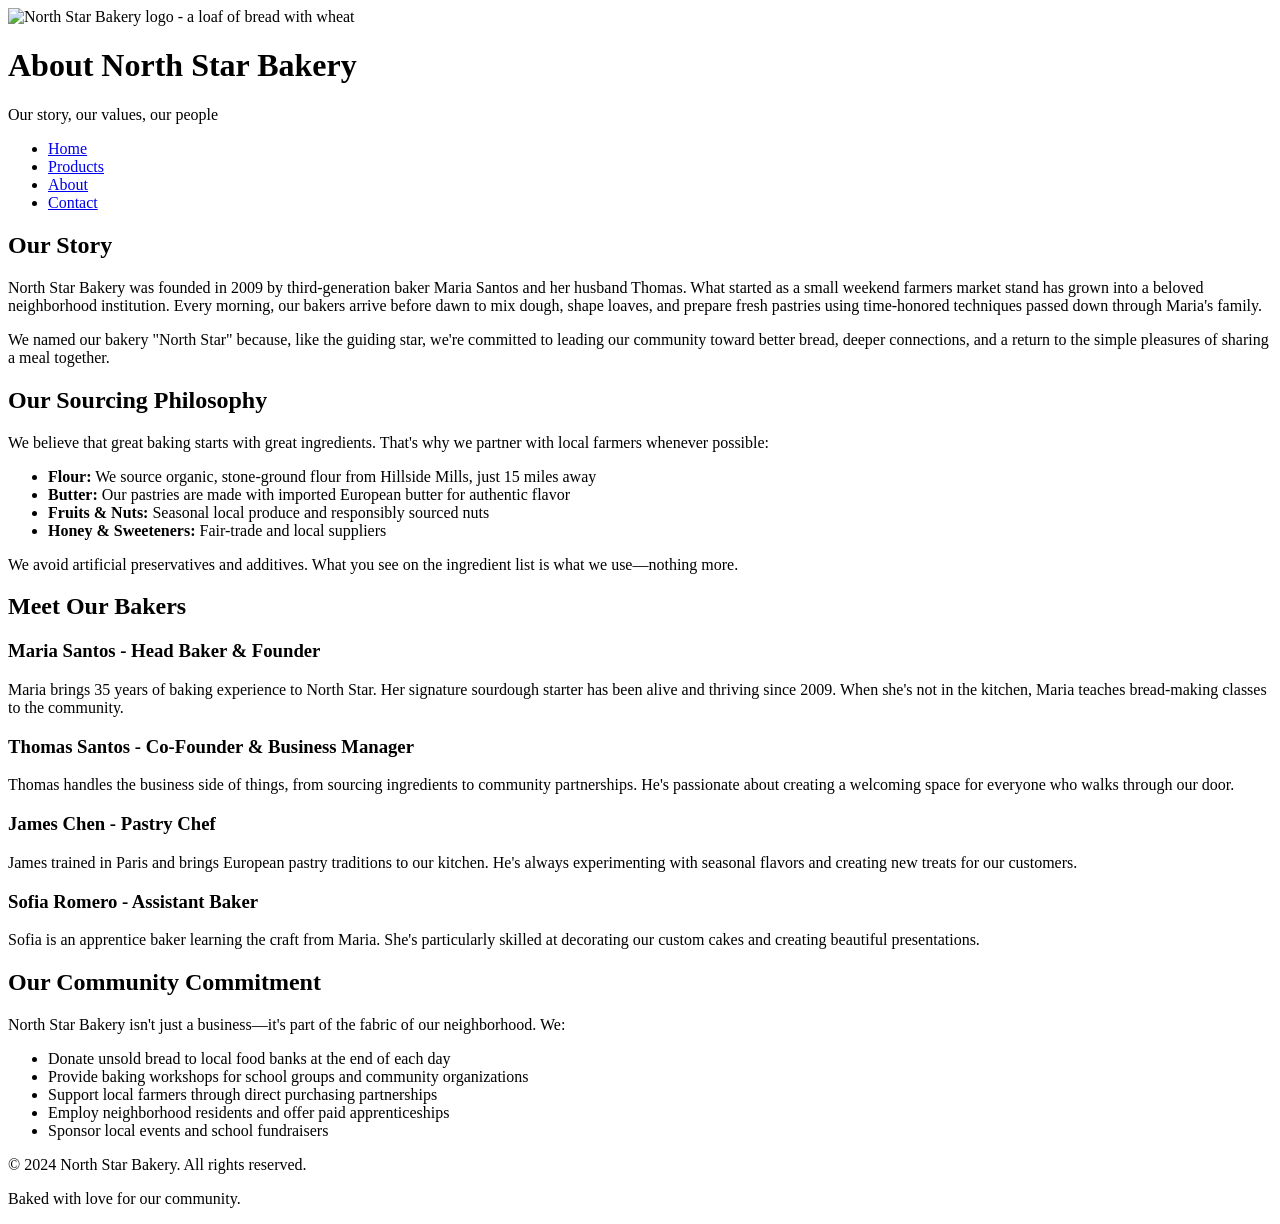
==== about.html @ 123fa2b9 "Add North Star Bakery website with all required pages, semantic HTML, media elements, and contact fo" ====
<!DOCTYPE html>
<html lang="en">
<head>
  <meta charset="UTF-8">
  <meta name="viewport" content="width=device-width, initial-scale=1.0">
  <title>About Us - North Star Bakery</title>
</head>
<body>
  <header>
    <img src="images/logo.svg" alt="North Star Bakery logo - a loaf of bread with wheat">
    <h1>About North Star Bakery</h1>
    <p>Our story, our values, our people</p>
  </header>

  <nav>
    <ul>
      <li><a href="index.html">Home</a></li>
      <li><a href="products.html">Products</a></li>
      <li><a href="about.html">About</a></li>
      <li><a href="contact.html">Contact</a></li>
    </ul>
  </nav>

  <main>
    <section>
      <h2>Our Story</h2>
      <p>North Star Bakery was founded in 2009 by third-generation baker Maria Santos and her husband Thomas. What started as a small weekend farmers market stand has grown into a beloved neighborhood institution. Every morning, our bakers arrive before dawn to mix dough, shape loaves, and prepare fresh pastries using time-honored techniques passed down through Maria's family.</p>
      <p>We named our bakery "North Star" because, like the guiding star, we're committed to leading our community toward better bread, deeper connections, and a return to the simple pleasures of sharing a meal together.</p>
    </section>

    <section>
      <h2>Our Sourcing Philosophy</h2>
      <p>We believe that great baking starts with great ingredients. That's why we partner with local farmers whenever possible:</p>
      <ul>
        <li><strong>Flour:</strong> We source organic, stone-ground flour from Hillside Mills, just 15 miles away</li>
        <li><strong>Butter:</strong> Our pastries are made with imported European butter for authentic flavor</li>
        <li><strong>Fruits & Nuts:</strong> Seasonal local produce and responsibly sourced nuts</li>
        <li><strong>Honey & Sweeteners:</strong> Fair-trade and local suppliers</li>
      </ul>
      <p>We avoid artificial preservatives and additives. What you see on the ingredient list is what we use—nothing more.</p>
    </section>

    <section>
      <h2>Meet Our Bakers</h2>
      <article>
        <h3>Maria Santos - Head Baker & Founder</h3>
        <p>Maria brings 35 years of baking experience to North Star. Her signature sourdough starter has been alive and thriving since 2009. When she's not in the kitchen, Maria teaches bread-making classes to the community.</p>
      </article>
      <article>
        <h3>Thomas Santos - Co-Founder & Business Manager</h3>
        <p>Thomas handles the business side of things, from sourcing ingredients to community partnerships. He's passionate about creating a welcoming space for everyone who walks through our door.</p>
      </article>
      <article>
        <h3>James Chen - Pastry Chef</h3>
        <p>James trained in Paris and brings European pastry traditions to our kitchen. He's always experimenting with seasonal flavors and creating new treats for our customers.</p>
      </article>
      <article>
        <h3>Sofia Romero - Assistant Baker</h3>
        <p>Sofia is an apprentice baker learning the craft from Maria. She's particularly skilled at decorating our custom cakes and creating beautiful presentations.</p>
      </article>
    </section>

    <section>
      <h2>Our Community Commitment</h2>
      <p>North Star Bakery isn't just a business—it's part of the fabric of our neighborhood. We:</p>
      <ul>
        <li>Donate unsold bread to local food banks at the end of each day</li>
        <li>Provide baking workshops for school groups and community organizations</li>
        <li>Support local farmers through direct purchasing partnerships</li>
        <li>Employ neighborhood residents and offer paid apprenticeships</li>
        <li>Sponsor local events and school fundraisers</li>
      </ul>
    </section>
  </main>

  <footer>
    <p>&copy; 2024 North Star Bakery. All rights reserved.</p>
    <p>Baked with love for our community.</p>
  </footer>
</body>
</html>
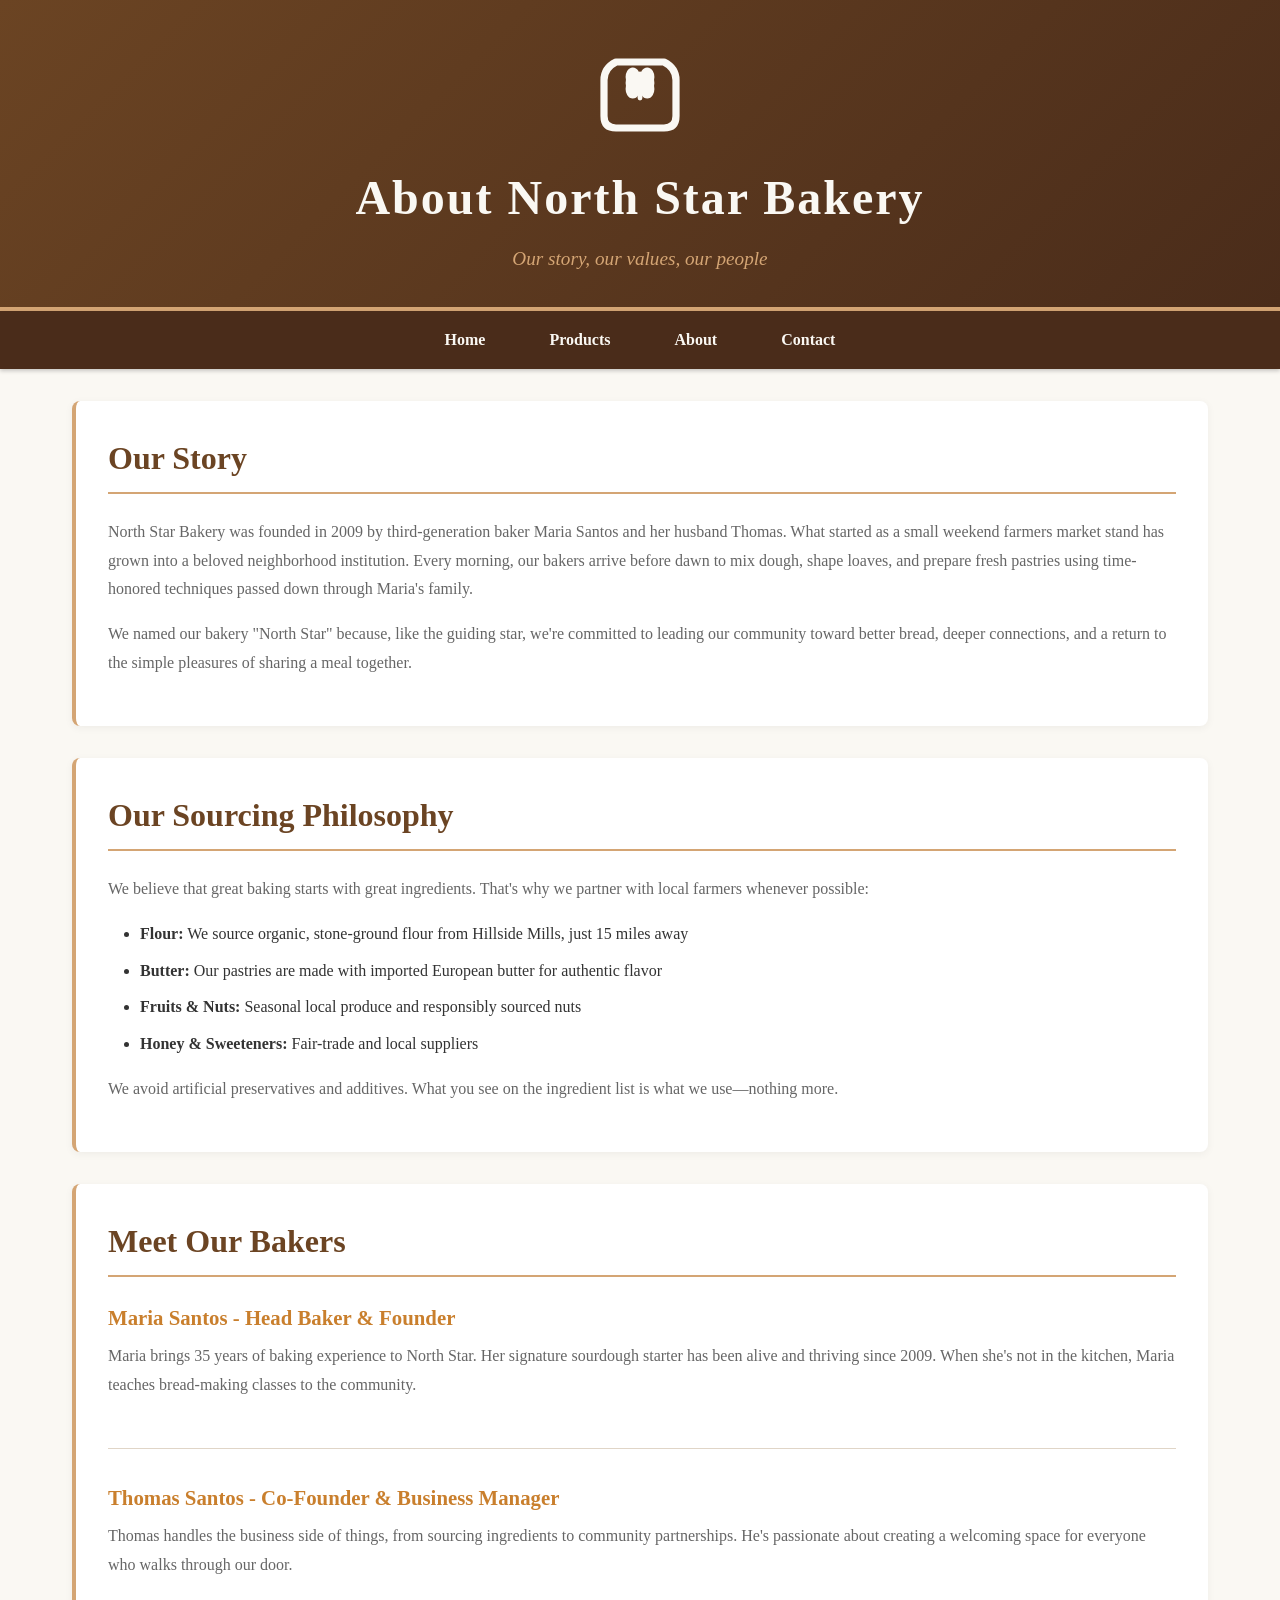
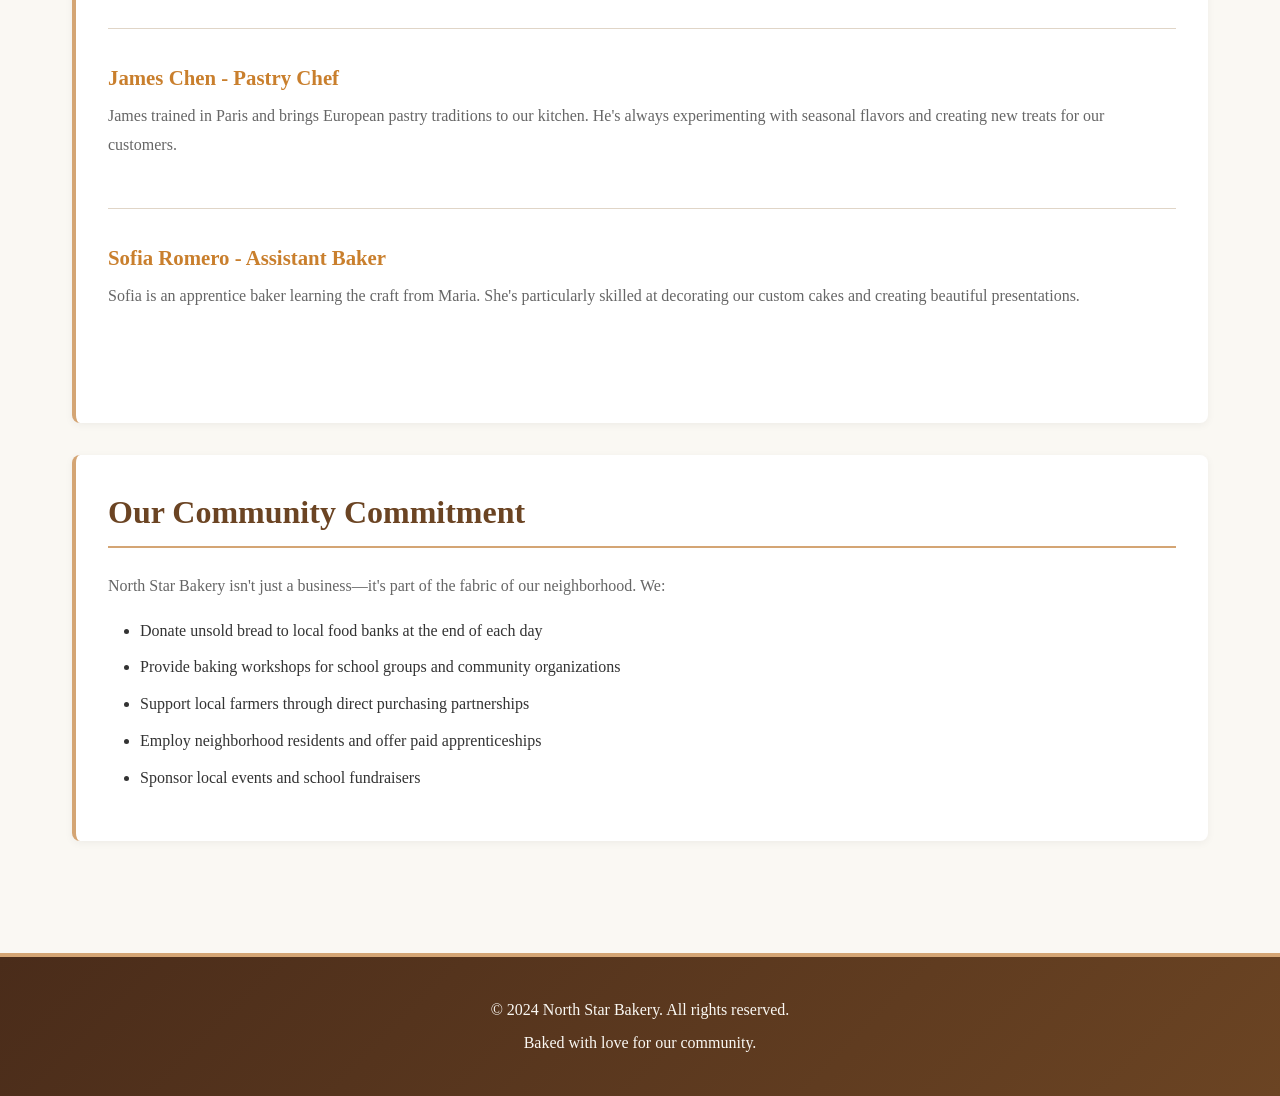
==== commit e7cf2e7f: "Add CSS styling and image/audio assets for fully functional bakery website" ====
--- a/about.html
+++ b/about.html
@@ -4,10 +4,24 @@
   <meta charset="UTF-8">
   <meta name="viewport" content="width=device-width, initial-scale=1.0">
   <title>About Us - North Star Bakery</title>
+  <link rel="stylesheet" href="styles.css">
 </head>
 <body>
   <header>
-    <img src="images/logo.svg" alt="North Star Bakery logo - a loaf of bread with wheat">
+    <svg width="120" height="120" viewBox="0 0 200 200" xmlns="http://www.w3.org/2000/svg">
+      <g fill="none" stroke="currentColor" stroke-width="12" stroke-linecap="round" stroke-linejoin="round">
+        <path d="M 40 80 Q 40 60 60 50 L 140 50 Q 160 60 160 80 L 160 140 Q 160 160 140 160 L 60 160 Q 40 160 40 140 Z"/>
+        <g transform="translate(100, 90)">
+          <line x1="0" y1="-20" x2="0" y2="20" stroke="currentColor" stroke-width="8"/>
+          <ellipse cx="-12" cy="-15" rx="6" ry="10"/>
+          <ellipse cx="12" cy="-15" rx="6" ry="10"/>
+          <ellipse cx="-12" cy="-5" rx="6" ry="10"/>
+          <ellipse cx="12" cy="-5" rx="6" ry="10"/>
+          <ellipse cx="-12" cy="5" rx="6" ry="10"/>
+          <ellipse cx="12" cy="5" rx="6" ry="10"/>
+        </g>
+      </g>
+    </svg>
     <h1>About North Star Bakery</h1>
     <p>Our story, our values, our people</p>
   </header>
--- a/styles.css
+++ b/styles.css
@@ -0,0 +1,398 @@
+:root {
+  --primary-brown: #6b4423;
+  --dark-brown: #4a2c1a;
+  --light-tan: #d4a574;
+  --cream: #faf8f3;
+  --text-dark: #333333;
+  --text-light: #666666;
+  --border-color: #e0d5c7;
+  --accent-orange: #c97f2d;
+}
+
+* {
+  margin: 0;
+  padding: 0;
+  box-sizing: border-box;
+}
+
+html {
+  scroll-behavior: smooth;
+}
+
+body {
+  font-family: 'Georgia', 'Garamond', serif;
+  line-height: 1.6;
+  color: var(--text-dark);
+  background-color: var(--cream);
+}
+
+header {
+  background: linear-gradient(135deg, var(--primary-brown) 0%, var(--dark-brown) 100%);
+  color: var(--cream);
+  padding: 2rem;
+  text-align: center;
+  border-bottom: 4px solid var(--light-tan);
+  box-shadow: 0 4px 6px rgba(0, 0, 0, 0.1);
+}
+
+header img {
+  max-width: 120px;
+  height: auto;
+  margin-bottom: 1rem;
+  filter: brightness(0) invert(1);
+}
+
+header h1 {
+  font-size: 3rem;
+  font-weight: bold;
+  margin-bottom: 0.5rem;
+  letter-spacing: 2px;
+}
+
+header p {
+  font-size: 1.2rem;
+  font-style: italic;
+  color: var(--light-tan);
+}
+
+nav {
+  background-color: var(--dark-brown);
+  padding: 1rem;
+  position: sticky;
+  top: 0;
+  z-index: 100;
+  box-shadow: 0 2px 4px rgba(0, 0, 0, 0.2);
+}
+
+nav ul {
+  list-style: none;
+  display: flex;
+  justify-content: center;
+  gap: 2rem;
+  flex-wrap: wrap;
+}
+
+nav a {
+  color: var(--cream);
+  text-decoration: none;
+  font-weight: bold;
+  font-size: 1rem;
+  padding: 0.5rem 1rem;
+  border-radius: 4px;
+  transition: all 0.3s ease;
+}
+
+nav a:hover {
+  background-color: var(--light-tan);
+  color: var(--dark-brown);
+  transform: translateY(-2px);
+}
+
+main {
+  max-width: 1200px;
+  margin: 0 auto;
+  padding: 2rem;
+}
+
+section {
+  background-color: white;
+  margin-bottom: 2rem;
+  padding: 2rem;
+  border-radius: 8px;
+  border-left: 4px solid var(--light-tan);
+  box-shadow: 0 2px 8px rgba(0, 0, 0, 0.05);
+}
+
+section h2 {
+  color: var(--primary-brown);
+  font-size: 2rem;
+  margin-bottom: 1.5rem;
+  border-bottom: 2px solid var(--light-tan);
+  padding-bottom: 0.5rem;
+}
+
+section h3 {
+  color: var(--accent-orange);
+  font-size: 1.3rem;
+  margin-top: 1.5rem;
+  margin-bottom: 0.5rem;
+}
+
+section p {
+  color: var(--text-light);
+  margin-bottom: 1rem;
+  line-height: 1.8;
+}
+
+section ul, section ol {
+  margin-left: 2rem;
+  margin-bottom: 1rem;
+}
+
+section li {
+  margin-bottom: 0.5rem;
+  line-height: 1.8;
+}
+
+article {
+  margin-bottom: 2rem;
+  padding-bottom: 2rem;
+  border-bottom: 1px solid var(--border-color);
+}
+
+article:last-child {
+  border-bottom: none;
+}
+
+figure {
+  margin: 2rem 0;
+  text-align: center;
+}
+
+figure img {
+  max-width: 100%;
+  height: auto;
+  border-radius: 8px;
+  box-shadow: 0 4px 12px rgba(0, 0, 0, 0.15);
+  margin-bottom: 1rem;
+}
+
+figcaption {
+  color: var(--text-light);
+  font-style: italic;
+  font-size: 0.95rem;
+  padding: 0 1rem;
+}
+
+picture img {
+  max-width: 100%;
+  height: auto;
+  border-radius: 8px;
+  box-shadow: 0 4px 12px rgba(0, 0, 0, 0.15);
+}
+
+audio {
+  width: 100%;
+  margin: 1.5rem 0;
+  border-radius: 4px;
+}
+
+audio::-webkit-media-controls-panel {
+  background-color: var(--light-tan);
+}
+
+form {
+  background-color: #f9f6f0;
+  padding: 2rem;
+  border-radius: 8px;
+  border: 2px solid var(--border-color);
+}
+
+fieldset {
+  border: none;
+  padding: 0;
+}
+
+legend {
+  color: var(--primary-brown);
+  font-size: 1.5rem;
+  font-weight: bold;
+  margin-bottom: 1.5rem;
+  padding: 0;
+}
+
+form div {
+  margin-bottom: 1.5rem;
+  display: flex;
+  flex-direction: column;
+}
+
+label {
+  color: var(--primary-brown);
+  font-weight: bold;
+  margin-bottom: 0.5rem;
+  font-size: 0.95rem;
+}
+
+input[type="text"],
+input[type="email"],
+input[type="tel"],
+input[type="date"],
+select,
+textarea {
+  padding: 0.75rem;
+  border: 2px solid var(--border-color);
+  border-radius: 4px;
+  font-family: 'Segoe UI', Tahoma, Geneva, Verdana, sans-serif;
+  font-size: 1rem;
+  transition: border-color 0.3s ease;
+}
+
+input[type="text"]:focus,
+input[type="email"]:focus,
+input[type="tel"]:focus,
+input[type="date"]:focus,
+select:focus,
+textarea:focus {
+  outline: none;
+  border-color: var(--accent-orange);
+  box-shadow: 0 0 0 3px rgba(201, 127, 45, 0.1);
+}
+
+textarea {
+  resize: vertical;
+  min-height: 100px;
+}
+
+input[type="checkbox"] {
+  width: 18px;
+  height: 18px;
+  margin-right: 0.5rem;
+  cursor: pointer;
+  accent-color: var(--accent-orange);
+}
+
+form div:has(input[type="checkbox"]) {
+  flex-direction: row;
+  align-items: center;
+}
+
+form div:has(input[type="checkbox"]) label {
+  margin-bottom: 0;
+  font-weight: normal;
+}
+
+button {
+  background-color: var(--primary-brown);
+  color: var(--cream);
+  padding: 0.75rem 2rem;
+  border: none;
+  border-radius: 4px;
+  font-size: 1rem;
+  font-weight: bold;
+  cursor: pointer;
+  transition: all 0.3s ease;
+  margin-right: 1rem;
+  margin-top: 1rem;
+}
+
+button:hover {
+  background-color: var(--accent-orange);
+  transform: translateY(-2px);
+  box-shadow: 0 4px 8px rgba(0, 0, 0, 0.2);
+}
+
+button:active {
+  transform: translateY(0);
+}
+
+button[type="reset"] {
+  background-color: var(--text-light);
+}
+
+button[type="reset"]:hover {
+  background-color: var(--text-dark);
+}
+
+footer {
+  background: linear-gradient(135deg, var(--dark-brown) 0%, var(--primary-brown) 100%);
+  color: var(--cream);
+  text-align: center;
+  padding: 2rem;
+  margin-top: 3rem;
+  border-top: 4px solid var(--light-tan);
+}
+
+footer p {
+  margin: 0.5rem 0;
+  color: var(--cream);
+}
+
+/* Responsive Design */
+@media (max-width: 768px) {
+  header h1 {
+    font-size: 2rem;
+  }
+
+  nav ul {
+    gap: 1rem;
+    justify-content: space-around;
+  }
+
+  nav a {
+    font-size: 0.9rem;
+    padding: 0.4rem 0.8rem;
+  }
+
+  main {
+    padding: 1rem;
+  }
+
+  section {
+    padding: 1.5rem;
+  }
+
+  section h2 {
+    font-size: 1.5rem;
+  }
+
+  section h3 {
+    font-size: 1.1rem;
+  }
+}
+
+@media (max-width: 480px) {
+  header {
+    padding: 1rem;
+  }
+
+  header h1 {
+    font-size: 1.5rem;
+    letter-spacing: 1px;
+  }
+
+  header p {
+    font-size: 1rem;
+  }
+
+  nav ul {
+    flex-direction: column;
+    gap: 0.5rem;
+  }
+
+  nav a {
+    display: block;
+    text-align: center;
+  }
+
+  section {
+    padding: 1rem;
+  }
+
+  section h2 {
+    font-size: 1.3rem;
+  }
+
+  form {
+    padding: 1.5rem;
+  }
+
+  button {
+    width: 100%;
+    margin-right: 0;
+    margin-bottom: 0.5rem;
+  }
+}
+
+/* Utility Classes */
+.text-center {
+  text-align: center;
+}
+
+.mt-2 {
+  margin-top: 2rem;
+}
+
+.mb-2 {
+  margin-bottom: 2rem;
+}
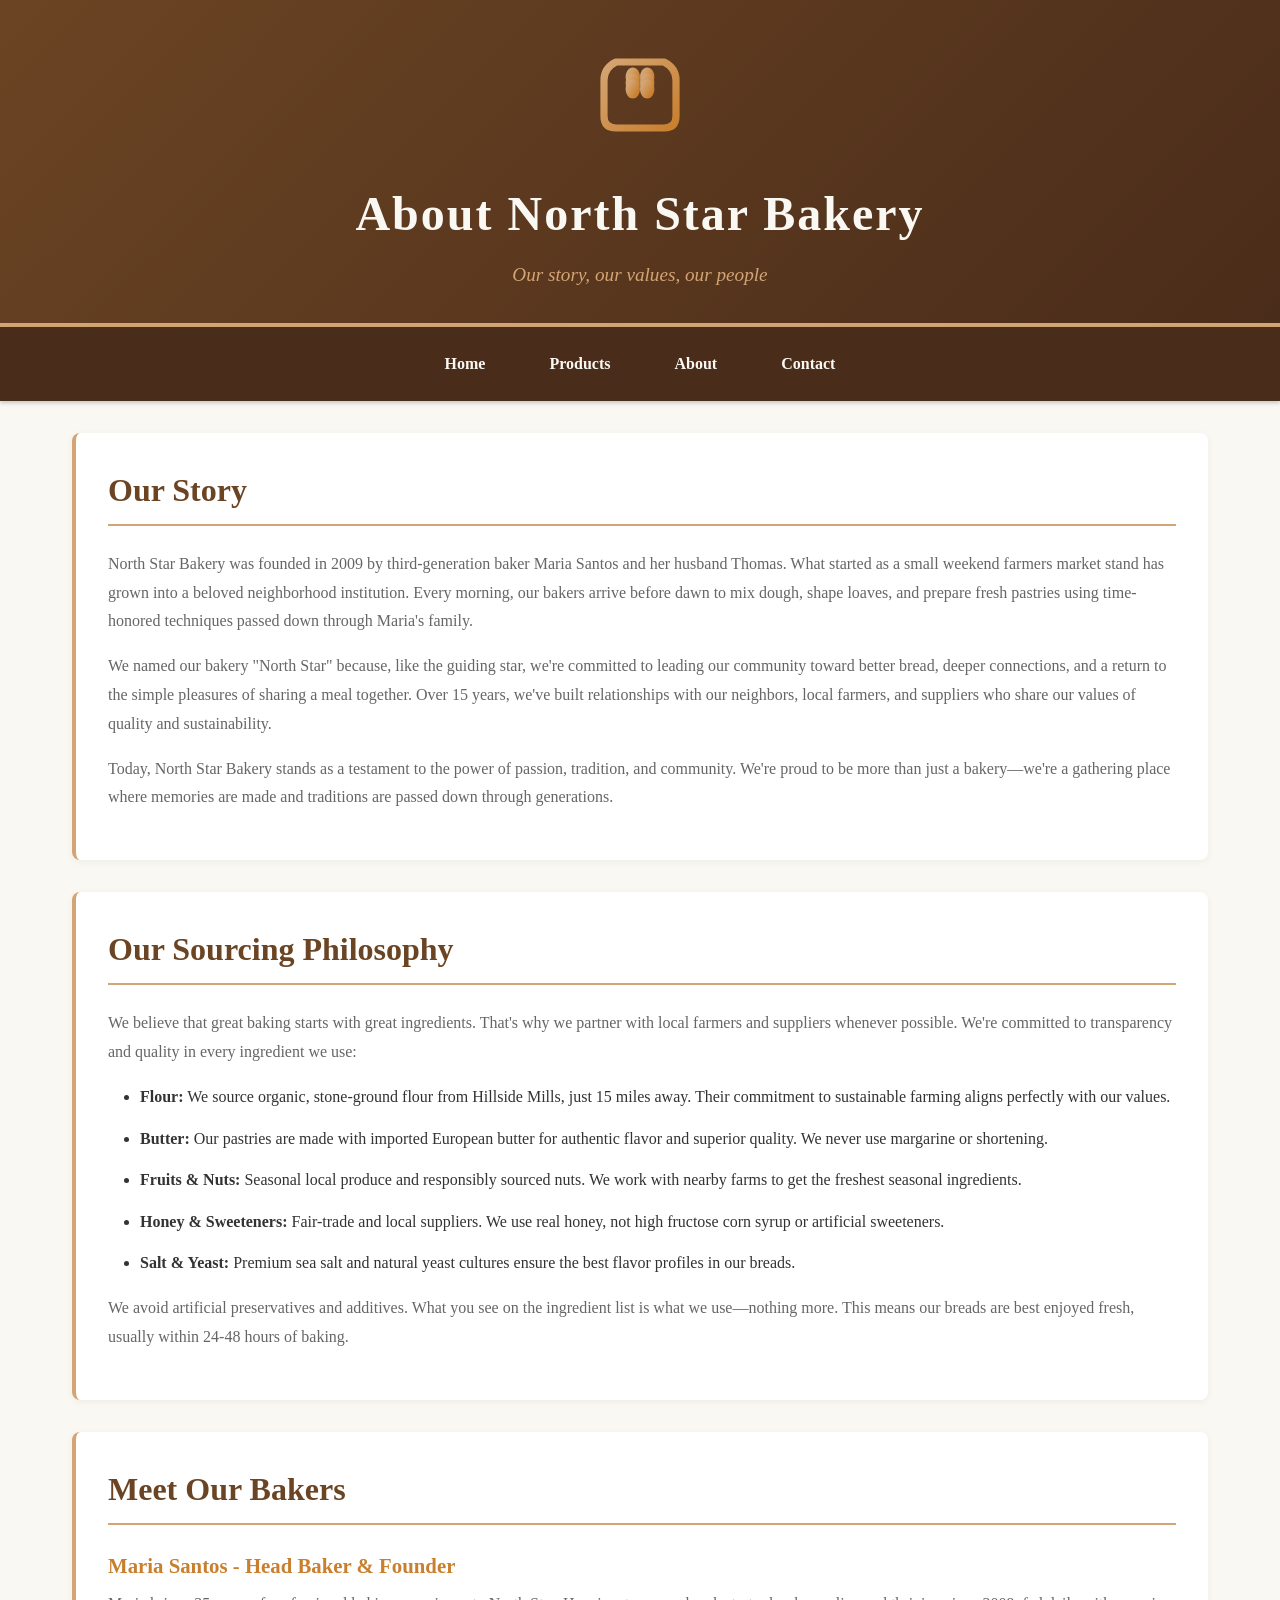
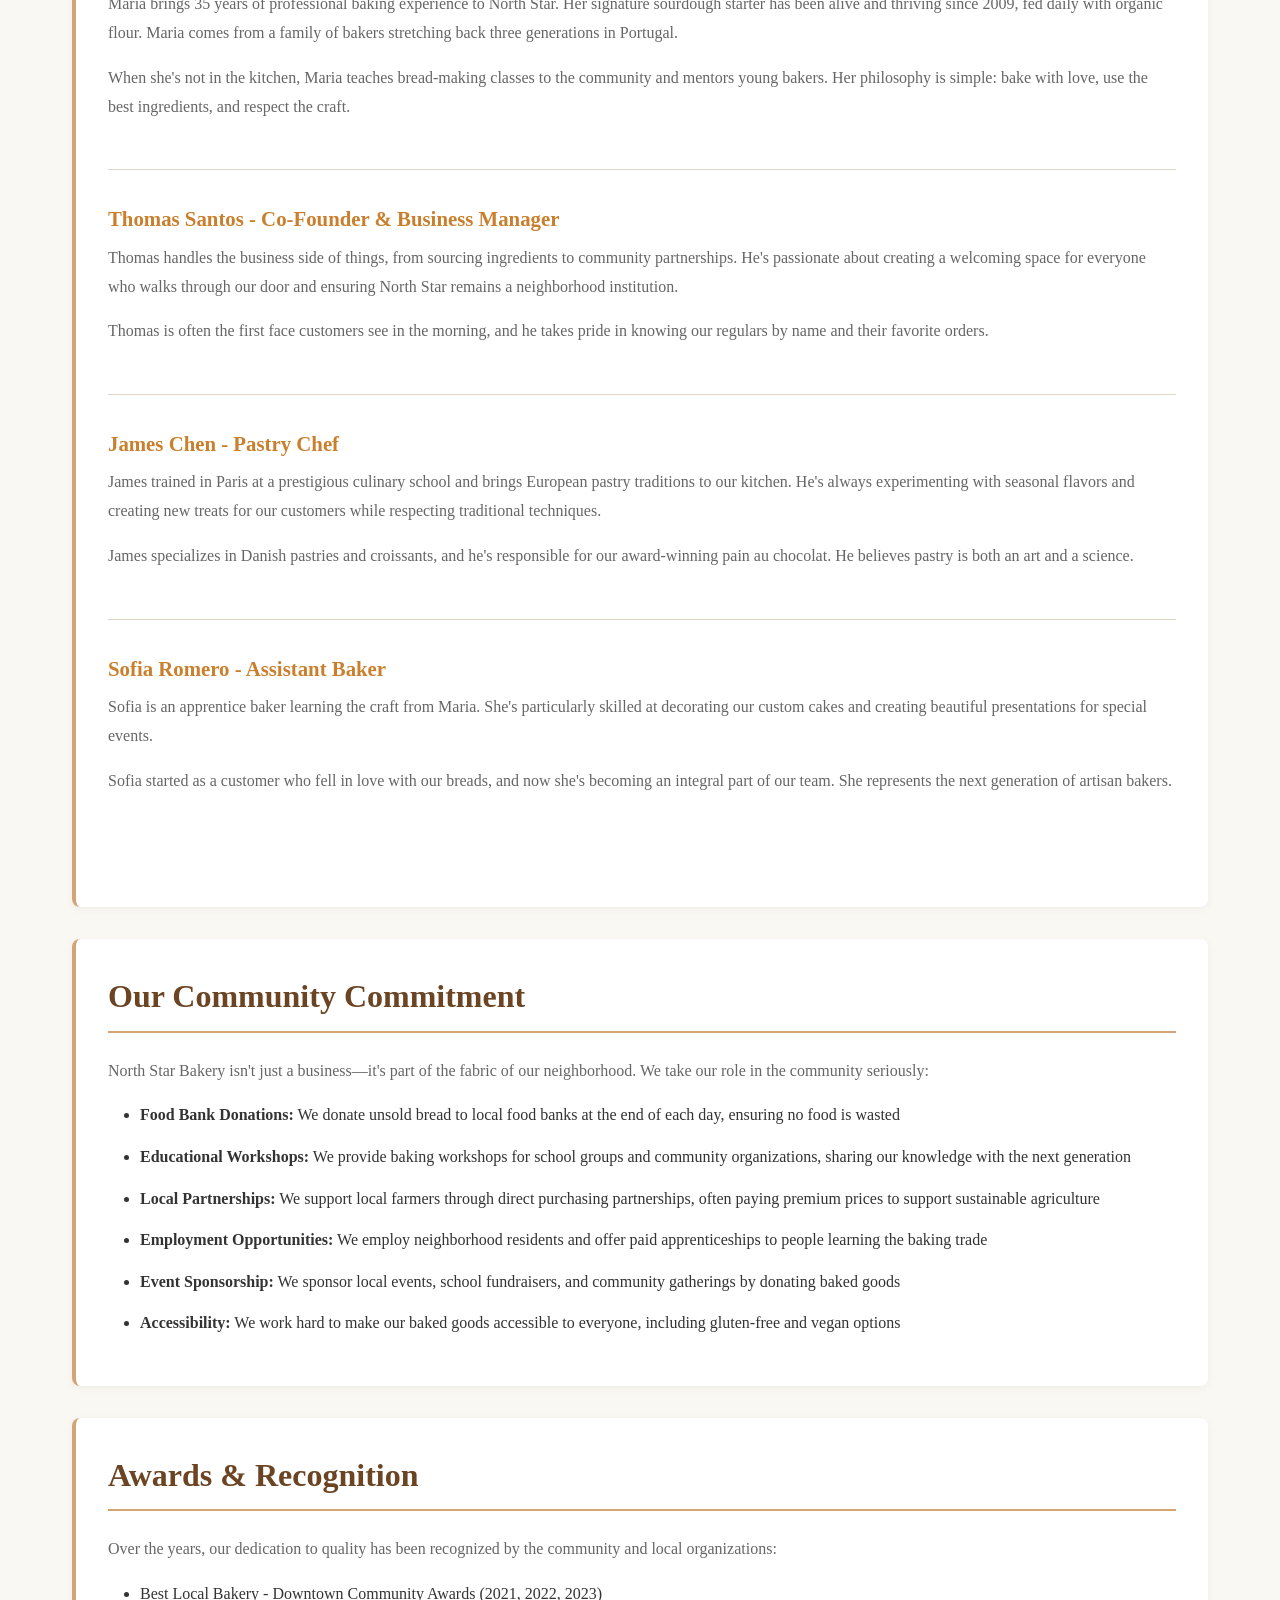
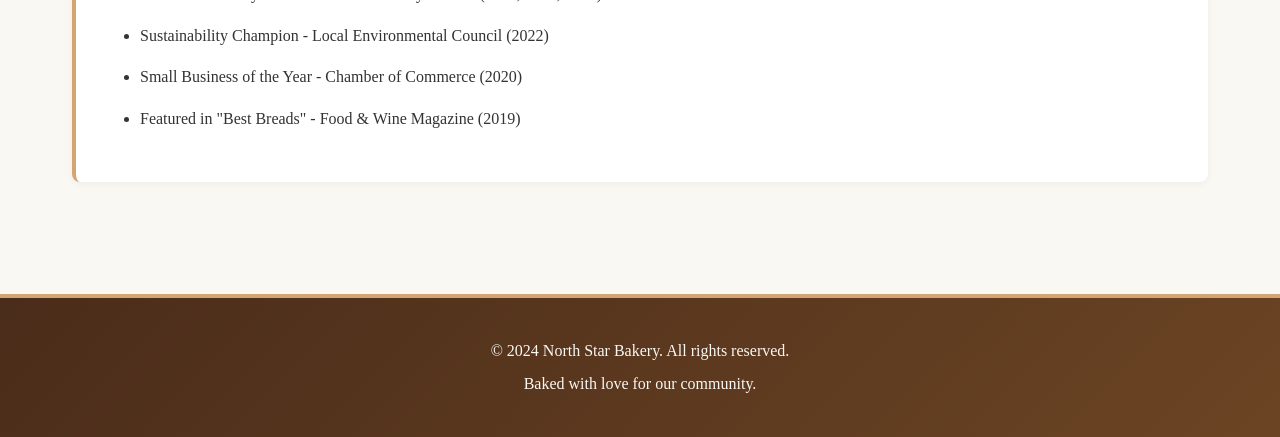
==== commit 36a4b4ab: "Update all pages with complete CSS styling, enhanced content, and embedded SVG graphics for fully fu" ====
--- a/about.html
+++ b/about.html
@@ -8,20 +8,7 @@
 </head>
 <body>
   <header>
-    <svg width="120" height="120" viewBox="0 0 200 200" xmlns="http://www.w3.org/2000/svg">
-      <g fill="none" stroke="currentColor" stroke-width="12" stroke-linecap="round" stroke-linejoin="round">
-        <path d="M 40 80 Q 40 60 60 50 L 140 50 Q 160 60 160 80 L 160 140 Q 160 160 140 160 L 60 160 Q 40 160 40 140 Z"/>
-        <g transform="translate(100, 90)">
-          <line x1="0" y1="-20" x2="0" y2="20" stroke="currentColor" stroke-width="8"/>
-          <ellipse cx="-12" cy="-15" rx="6" ry="10"/>
-          <ellipse cx="12" cy="-15" rx="6" ry="10"/>
-          <ellipse cx="-12" cy="-5" rx="6" ry="10"/>
-          <ellipse cx="12" cy="-5" rx="6" ry="10"/>
-          <ellipse cx="-12" cy="5" rx="6" ry="10"/>
-          <ellipse cx="12" cy="5" rx="6" ry="10"/>
-        </g>
-      </g>
-    </svg>
+    <img src="data:image/svg+xml,%3Csvg xmlns='http://www.w3.org/2000/svg' viewBox='0 0 200 200'%3E%3Cdefs%3E%3ClinearGradient id='basketGrad' x1='0%25' y1='0%25' x2='100%25' y2='100%25'%3E%3Cstop offset='0%25' style='stop-color:%23d4a574;stop-opacity:1' /%3E%3Cstop offset='100%25' style='stop-color:%23c97f2d;stop-opacity:1' /%3E%3C/linearGradient%3E%3C/defs%3E%3Cg fill='none' stroke='url(%23basketGrad)' stroke-width='12' stroke-linecap='round' stroke-linejoin='round'%3E%3Cpath d='M 40 80 Q 40 60 60 50 L 140 50 Q 160 60 160 80 L 160 140 Q 160 160 140 160 L 60 160 Q 40 160 40 140 Z'/%3E%3Cg transform='translate(100, 90)'%3E%3Cline x1='0' y1='-20' x2='0' y2='20' stroke='url(%23basketGrad)' stroke-width='8'/%3E%3Cellipse cx='-12' cy='-15' rx='6' ry='10' fill='url(%23basketGrad)'/%3E%3Cellipse cx='12' cy='-15' rx='6' ry='10' fill='url(%23basketGrad)'/%3E%3Cellipse cx='-12' cy='-5' rx='6' ry='10' fill='url(%23basketGrad)'/%3E%3Cellipse cx='12' cy='-5' rx='6' ry='10' fill='url(%23basketGrad)'/%3E%3Cellipse cx='-12' cy='5' rx='6' ry='10' fill='url(%23basketGrad)'/%3E%3Cellipse cx='12' cy='5' rx='6' ry='10' fill='url(%23basketGrad)'/%3E%3C/g%3E%3C/g%3E%3C/svg%3E" alt="North Star Bakery logo - a loaf of bread with wheat in a basket">
     <h1>About North Star Bakery</h1>
     <p>Our story, our values, our people</p>
   </header>
@@ -39,50 +26,68 @@
     <section>
       <h2>Our Story</h2>
       <p>North Star Bakery was founded in 2009 by third-generation baker Maria Santos and her husband Thomas. What started as a small weekend farmers market stand has grown into a beloved neighborhood institution. Every morning, our bakers arrive before dawn to mix dough, shape loaves, and prepare fresh pastries using time-honored techniques passed down through Maria's family.</p>
-      <p>We named our bakery "North Star" because, like the guiding star, we're committed to leading our community toward better bread, deeper connections, and a return to the simple pleasures of sharing a meal together.</p>
+      <p>We named our bakery "North Star" because, like the guiding star, we're committed to leading our community toward better bread, deeper connections, and a return to the simple pleasures of sharing a meal together. Over 15 years, we've built relationships with our neighbors, local farmers, and suppliers who share our values of quality and sustainability.</p>
+      <p>Today, North Star Bakery stands as a testament to the power of passion, tradition, and community. We're proud to be more than just a bakery—we're a gathering place where memories are made and traditions are passed down through generations.</p>
     </section>
 
     <section>
       <h2>Our Sourcing Philosophy</h2>
-      <p>We believe that great baking starts with great ingredients. That's why we partner with local farmers whenever possible:</p>
+      <p>We believe that great baking starts with great ingredients. That's why we partner with local farmers and suppliers whenever possible. We're committed to transparency and quality in every ingredient we use:</p>
       <ul>
-        <li><strong>Flour:</strong> We source organic, stone-ground flour from Hillside Mills, just 15 miles away</li>
-        <li><strong>Butter:</strong> Our pastries are made with imported European butter for authentic flavor</li>
-        <li><strong>Fruits & Nuts:</strong> Seasonal local produce and responsibly sourced nuts</li>
-        <li><strong>Honey & Sweeteners:</strong> Fair-trade and local suppliers</li>
+        <li><strong>Flour:</strong> We source organic, stone-ground flour from Hillside Mills, just 15 miles away. Their commitment to sustainable farming aligns perfectly with our values.</li>
+        <li><strong>Butter:</strong> Our pastries are made with imported European butter for authentic flavor and superior quality. We never use margarine or shortening.</li>
+        <li><strong>Fruits & Nuts:</strong> Seasonal local produce and responsibly sourced nuts. We work with nearby farms to get the freshest seasonal ingredients.</li>
+        <li><strong>Honey & Sweeteners:</strong> Fair-trade and local suppliers. We use real honey, not high fructose corn syrup or artificial sweeteners.</li>
+        <li><strong>Salt & Yeast:</strong> Premium sea salt and natural yeast cultures ensure the best flavor profiles in our breads.</li>
       </ul>
-      <p>We avoid artificial preservatives and additives. What you see on the ingredient list is what we use—nothing more.</p>
+      <p>We avoid artificial preservatives and additives. What you see on the ingredient list is what we use—nothing more. This means our breads are best enjoyed fresh, usually within 24-48 hours of baking.</p>
     </section>
 
     <section>
       <h2>Meet Our Bakers</h2>
       <article>
         <h3>Maria Santos - Head Baker & Founder</h3>
-        <p>Maria brings 35 years of baking experience to North Star. Her signature sourdough starter has been alive and thriving since 2009. When she's not in the kitchen, Maria teaches bread-making classes to the community.</p>
+        <p>Maria brings 35 years of professional baking experience to North Star. Her signature sourdough starter has been alive and thriving since 2009, fed daily with organic flour. Maria comes from a family of bakers stretching back three generations in Portugal.</p>
+        <p>When she's not in the kitchen, Maria teaches bread-making classes to the community and mentors young bakers. Her philosophy is simple: bake with love, use the best ingredients, and respect the craft.</p>
       </article>
       <article>
         <h3>Thomas Santos - Co-Founder & Business Manager</h3>
-        <p>Thomas handles the business side of things, from sourcing ingredients to community partnerships. He's passionate about creating a welcoming space for everyone who walks through our door.</p>
+        <p>Thomas handles the business side of things, from sourcing ingredients to community partnerships. He's passionate about creating a welcoming space for everyone who walks through our door and ensuring North Star remains a neighborhood institution.</p>
+        <p>Thomas is often the first face customers see in the morning, and he takes pride in knowing our regulars by name and their favorite orders.</p>
       </article>
       <article>
         <h3>James Chen - Pastry Chef</h3>
-        <p>James trained in Paris and brings European pastry traditions to our kitchen. He's always experimenting with seasonal flavors and creating new treats for our customers.</p>
+        <p>James trained in Paris at a prestigious culinary school and brings European pastry traditions to our kitchen. He's always experimenting with seasonal flavors and creating new treats for our customers while respecting traditional techniques.</p>
+        <p>James specializes in Danish pastries and croissants, and he's responsible for our award-winning pain au chocolat. He believes pastry is both an art and a science.</p>
       </article>
       <article>
         <h3>Sofia Romero - Assistant Baker</h3>
-        <p>Sofia is an apprentice baker learning the craft from Maria. She's particularly skilled at decorating our custom cakes and creating beautiful presentations.</p>
+        <p>Sofia is an apprentice baker learning the craft from Maria. She's particularly skilled at decorating our custom cakes and creating beautiful presentations for special events.</p>
+        <p>Sofia started as a customer who fell in love with our breads, and now she's becoming an integral part of our team. She represents the next generation of artisan bakers.</p>
       </article>
     </section>
 
     <section>
       <h2>Our Community Commitment</h2>
-      <p>North Star Bakery isn't just a business—it's part of the fabric of our neighborhood. We:</p>
+      <p>North Star Bakery isn't just a business—it's part of the fabric of our neighborhood. We take our role in the community seriously:</p>
       <ul>
-        <li>Donate unsold bread to local food banks at the end of each day</li>
-        <li>Provide baking workshops for school groups and community organizations</li>
-        <li>Support local farmers through direct purchasing partnerships</li>
-        <li>Employ neighborhood residents and offer paid apprenticeships</li>
-        <li>Sponsor local events and school fundraisers</li>
+        <li><strong>Food Bank Donations:</strong> We donate unsold bread to local food banks at the end of each day, ensuring no food is wasted</li>
+        <li><strong>Educational Workshops:</strong> We provide baking workshops for school groups and community organizations, sharing our knowledge with the next generation</li>
+        <li><strong>Local Partnerships:</strong> We support local farmers through direct purchasing partnerships, often paying premium prices to support sustainable agriculture</li>
+        <li><strong>Employment Opportunities:</strong> We employ neighborhood residents and offer paid apprenticeships to people learning the baking trade</li>
+        <li><strong>Event Sponsorship:</strong> We sponsor local events, school fundraisers, and community gatherings by donating baked goods</li>
+        <li><strong>Accessibility:</strong> We work hard to make our baked goods accessible to everyone, including gluten-free and vegan options</li>
+      </ul>
+    </section>
+
+    <section>
+      <h2>Awards & Recognition</h2>
+      <p>Over the years, our dedication to quality has been recognized by the community and local organizations:</p>
+      <ul>
+        <li>Best Local Bakery - Downtown Community Awards (2021, 2022, 2023)</li>
+        <li>Sustainability Champion - Local Environmental Council (2022)</li>
+        <li>Small Business of the Year - Chamber of Commerce (2020)</li>
+        <li>Featured in "Best Breads" - Food & Wine Magazine (2019)</li>
       </ul>
     </section>
   </main>
--- a/styles.css
+++ b/styles.css
@@ -39,7 +39,6 @@
   max-width: 120px;
   height: auto;
   margin-bottom: 1rem;
-  filter: brightness(0) invert(1);
 }
 
 header h1 {
@@ -70,6 +69,8 @@
   justify-content: center;
   gap: 2rem;
   flex-wrap: wrap;
+  max-width: 1200px;
+  margin: 0 auto;
 }
 
 nav a {
@@ -80,12 +81,17 @@
   padding: 0.5rem 1rem;
   border-radius: 4px;
   transition: all 0.3s ease;
+  display: block;
 }
 
 nav a:hover {
   background-color: var(--light-tan);
   color: var(--dark-brown);
   transform: translateY(-2px);
+}
+
+nav a:active {
+  transform: translateY(0);
 }
 
 main {
@@ -130,8 +136,9 @@
 }
 
 section li {
-  margin-bottom: 0.5rem;
+  margin-bottom: 0.8rem;
   line-height: 1.8;
+  color: var(--text-dark);
 }
 
 article {
@@ -155,6 +162,9 @@
   border-radius: 8px;
   box-shadow: 0 4px 12px rgba(0, 0, 0, 0.15);
   margin-bottom: 1rem;
+  background: linear-gradient(135deg, #d4a574, #c97f2d);
+  min-height: 300px;
+  object-fit: cover;
 }
 
 figcaption {
@@ -169,16 +179,18 @@
   height: auto;
   border-radius: 8px;
   box-shadow: 0 4px 12px rgba(0, 0, 0, 0.15);
+  background: linear-gradient(135deg, #8b7355, #6b5344);
+  min-height: 400px;
+  width: 100%;
+  object-fit: cover;
 }
 
 audio {
   width: 100%;
+  max-width: 500px;
   margin: 1.5rem 0;
   border-radius: 4px;
-}
-
-audio::-webkit-media-controls-panel {
-  background-color: var(--light-tan);
+  display: block;
 }
 
 form {
@@ -225,7 +237,8 @@
   border-radius: 4px;
   font-family: 'Segoe UI', Tahoma, Geneva, Verdana, sans-serif;
   font-size: 1rem;
-  transition: border-color 0.3s ease;
+  transition: border-color 0.3s ease, box-shadow 0.3s ease;
+  background-color: white;
 }
 
 input[type="text"]:focus,
@@ -242,24 +255,27 @@
 textarea {
   resize: vertical;
   min-height: 100px;
+  font-family: 'Georgia', serif;
 }
 
 input[type="checkbox"] {
   width: 18px;
   height: 18px;
-  margin-right: 0.5rem;
+  margin-right: 0.75rem;
   cursor: pointer;
   accent-color: var(--accent-orange);
 }
 
 form div:has(input[type="checkbox"]) {
   flex-direction: row;
-  align-items: center;
+  align-items: flex-start;
+  gap: 0.5rem;
 }
 
 form div:has(input[type="checkbox"]) label {
   margin-bottom: 0;
   font-weight: normal;
+  margin-top: 2px;
 }
 
 button {
@@ -308,15 +324,39 @@
   color: var(--cream);
 }
 
+/* Product Grid */
+.product-grid {
+  display: grid;
+  grid-template-columns: repeat(auto-fit, minmax(250px, 1fr));
+  gap: 2rem;
+  margin-top: 2rem;
+}
+
+.product-card {
+  background: #f9f6f0;
+  padding: 1.5rem;
+  border-radius: 8px;
+  border: 2px solid var(--border-color);
+  transition: transform 0.3s ease, box-shadow 0.3s ease;
+}
+
+.product-card:hover {
+  transform: translateY(-4px);
+  box-shadow: 0 6px 16px rgba(0, 0, 0, 0.1);
+}
+
 /* Responsive Design */
 @media (max-width: 768px) {
   header h1 {
     font-size: 2rem;
   }
 
+  header p {
+    font-size: 1rem;
+  }
+
   nav ul {
-    gap: 1rem;
-    justify-content: space-around;
+    gap: 0.5rem;
   }
 
   nav a {
@@ -352,21 +392,27 @@
   }
 
   header p {
-    font-size: 1rem;
+    font-size: 0.9rem;
   }
 
   nav ul {
     flex-direction: column;
-    gap: 0.5rem;
+    gap: 0.25rem;
   }
 
   nav a {
     display: block;
     text-align: center;
+    padding: 0.5rem;
+  }
+
+  main {
+    padding: 0.75rem;
   }
 
   section {
     padding: 1rem;
+    margin-bottom: 1rem;
   }
 
   section h2 {
@@ -374,7 +420,7 @@
   }
 
   form {
-    padding: 1.5rem;
+    padding: 1.5rem 1rem;
   }
 
   button {
@@ -382,17 +428,8 @@
     margin-right: 0;
     margin-bottom: 0.5rem;
   }
-}
-
-/* Utility Classes */
-.text-center {
-  text-align: center;
-}
-
-.mt-2 {
-  margin-top: 2rem;
-}
-
-.mb-2 {
-  margin-bottom: 2rem;
-}
+
+  figure img {
+    min-height: 200px;
+  }
+}
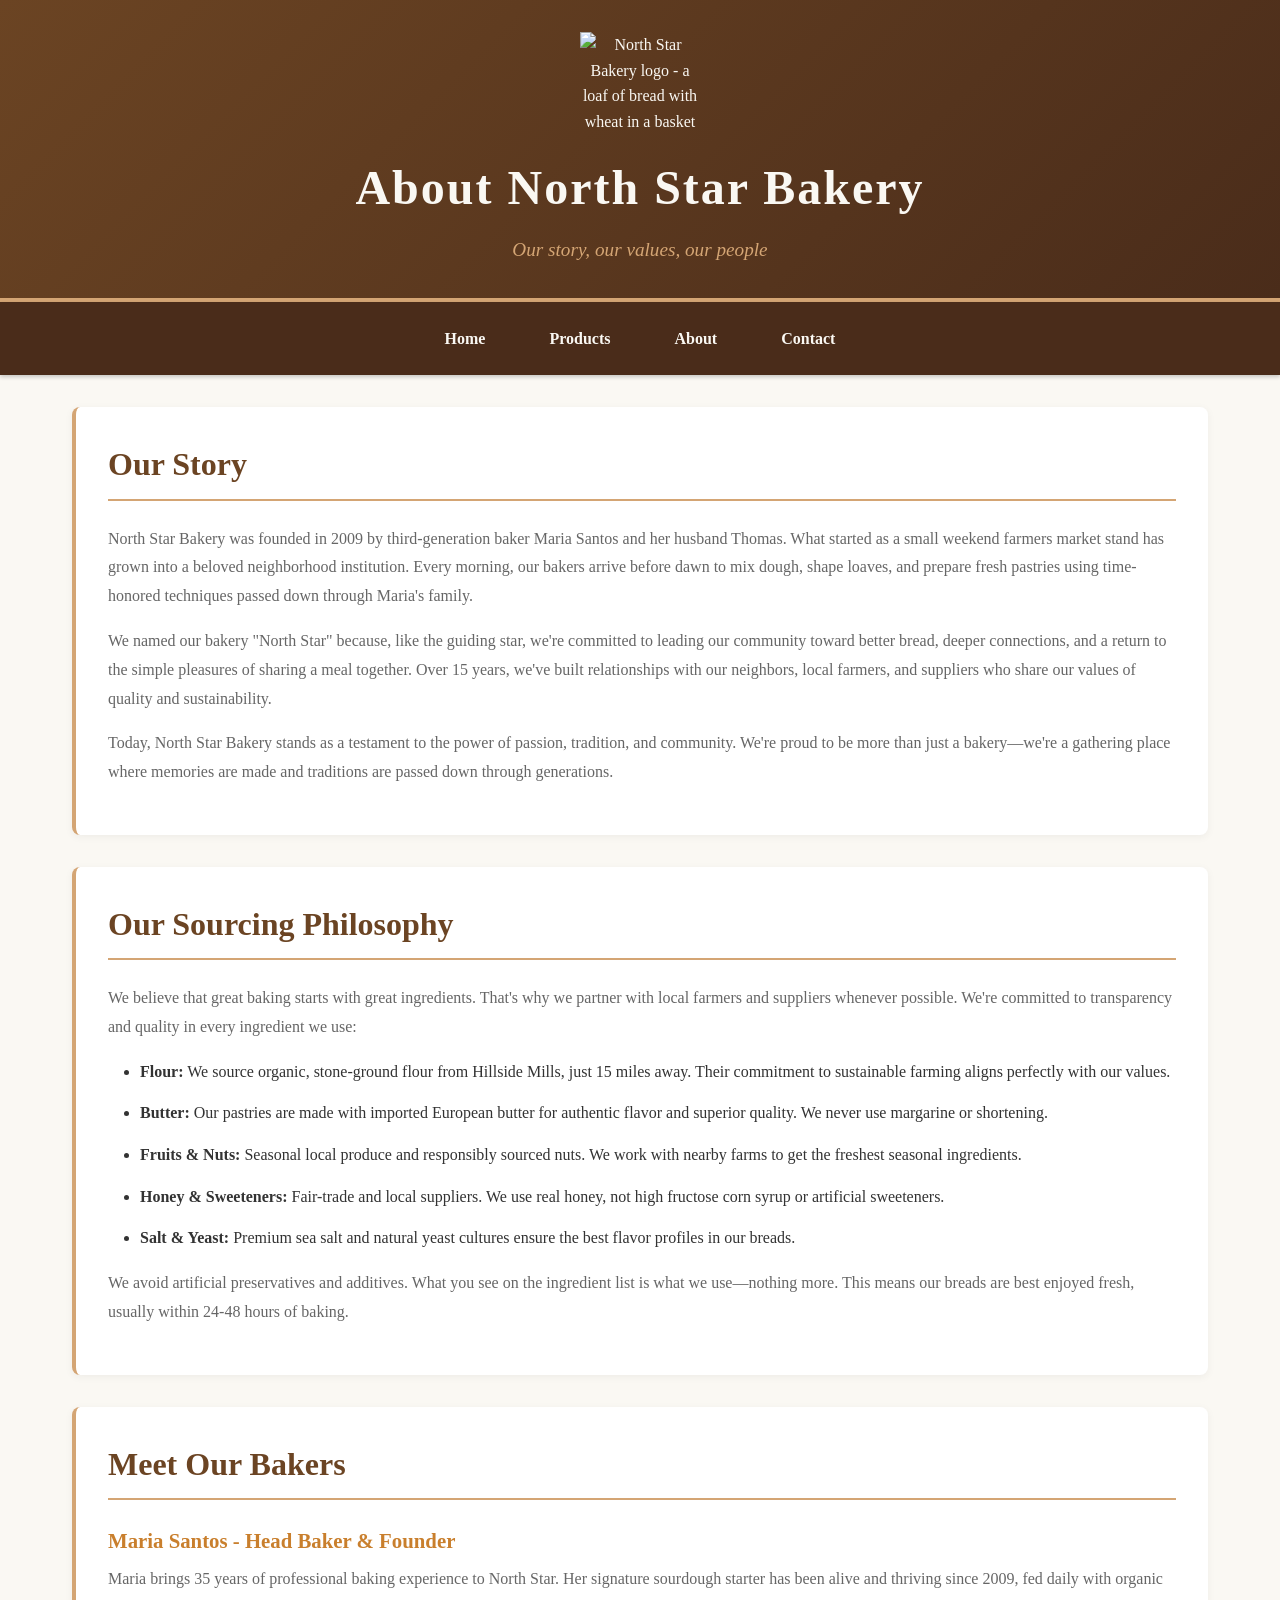
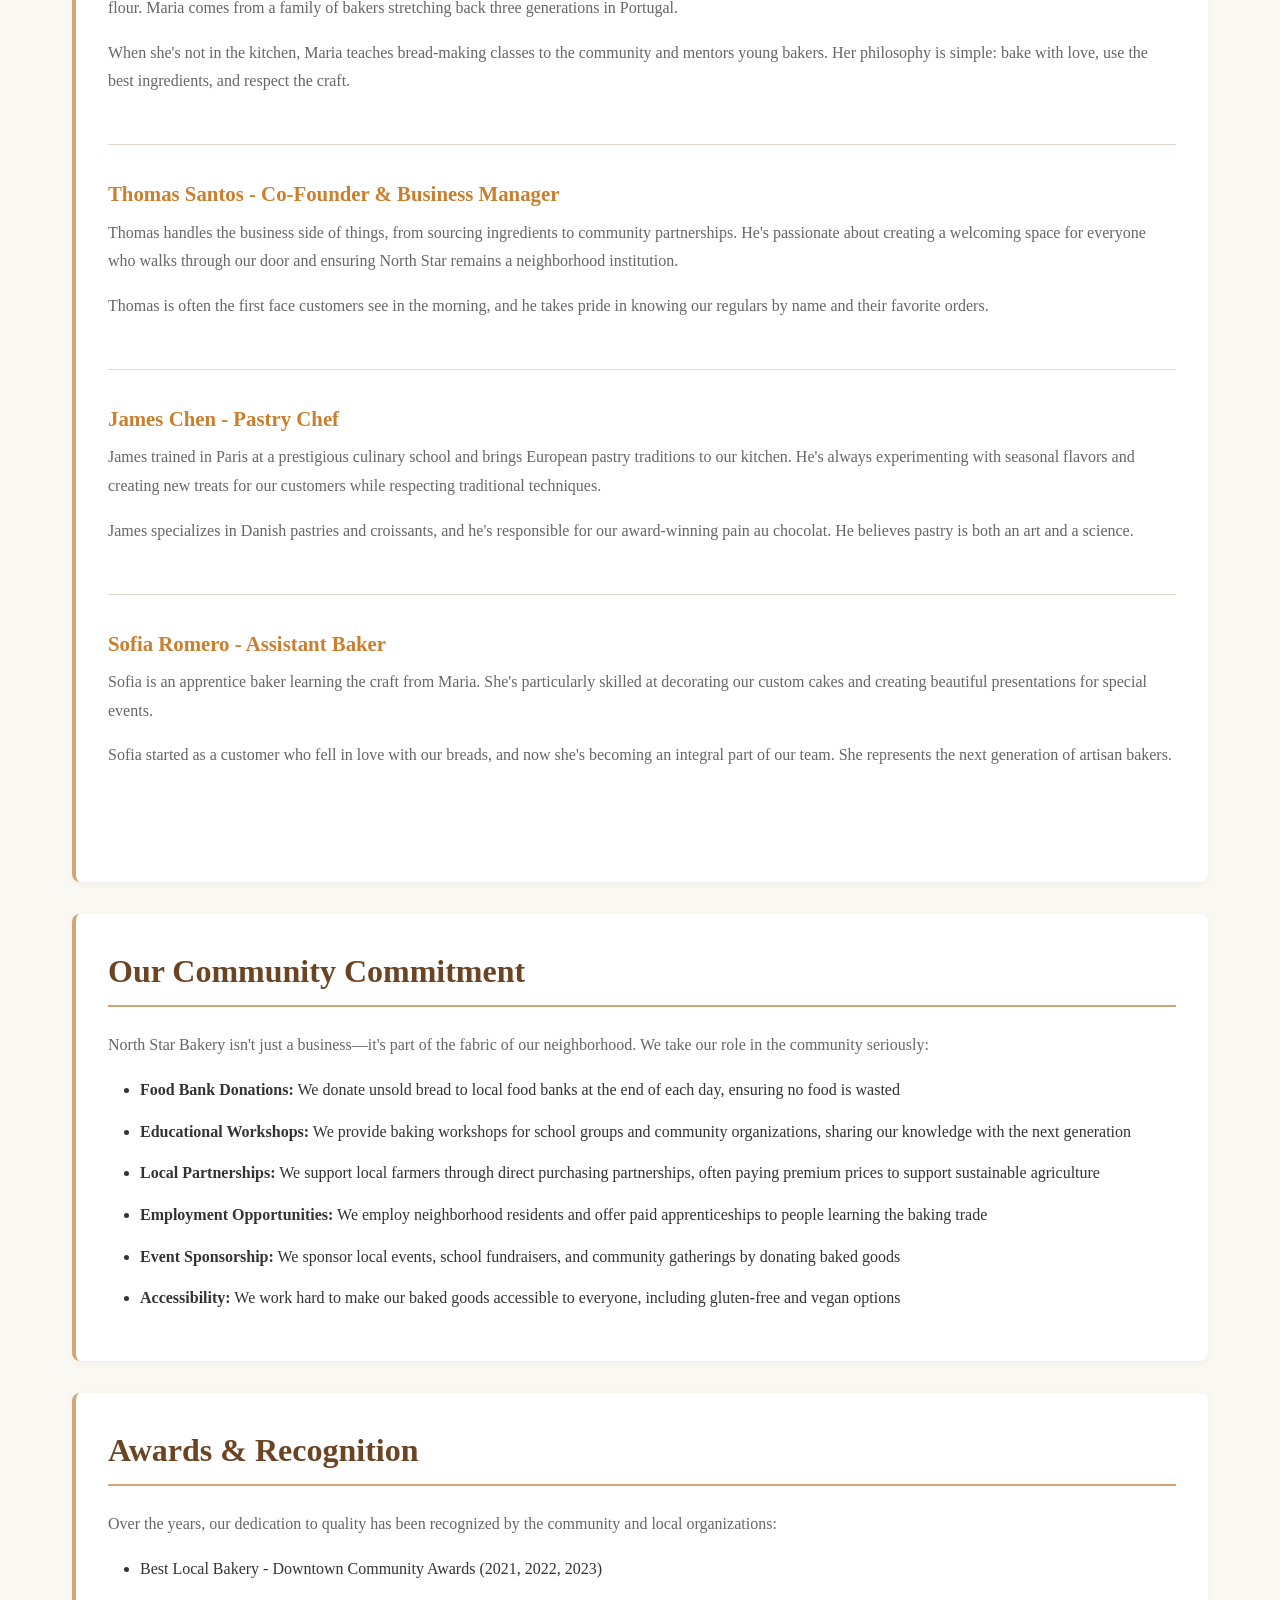
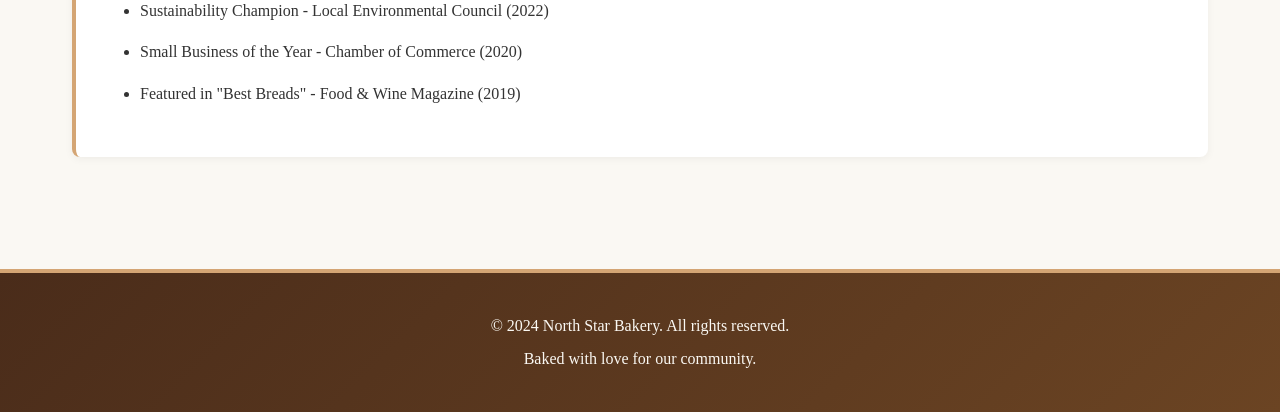
==== commit 47a92adb: "Update HTML files to reference real bakery images from images directory" ====
--- a/about.html
+++ b/about.html
@@ -8,7 +8,7 @@
 </head>
 <body>
   <header>
-    <img src="data:image/svg+xml,%3Csvg xmlns='http://www.w3.org/2000/svg' viewBox='0 0 200 200'%3E%3Cdefs%3E%3ClinearGradient id='basketGrad' x1='0%25' y1='0%25' x2='100%25' y2='100%25'%3E%3Cstop offset='0%25' style='stop-color:%23d4a574;stop-opacity:1' /%3E%3Cstop offset='100%25' style='stop-color:%23c97f2d;stop-opacity:1' /%3E%3C/linearGradient%3E%3C/defs%3E%3Cg fill='none' stroke='url(%23basketGrad)' stroke-width='12' stroke-linecap='round' stroke-linejoin='round'%3E%3Cpath d='M 40 80 Q 40 60 60 50 L 140 50 Q 160 60 160 80 L 160 140 Q 160 160 140 160 L 60 160 Q 40 160 40 140 Z'/%3E%3Cg transform='translate(100, 90)'%3E%3Cline x1='0' y1='-20' x2='0' y2='20' stroke='url(%23basketGrad)' stroke-width='8'/%3E%3Cellipse cx='-12' cy='-15' rx='6' ry='10' fill='url(%23basketGrad)'/%3E%3Cellipse cx='12' cy='-15' rx='6' ry='10' fill='url(%23basketGrad)'/%3E%3Cellipse cx='-12' cy='-5' rx='6' ry='10' fill='url(%23basketGrad)'/%3E%3Cellipse cx='12' cy='-5' rx='6' ry='10' fill='url(%23basketGrad)'/%3E%3Cellipse cx='-12' cy='5' rx='6' ry='10' fill='url(%23basketGrad)'/%3E%3Cellipse cx='12' cy='5' rx='6' ry='10' fill='url(%23basketGrad)'/%3E%3C/g%3E%3C/g%3E%3C/svg%3E" alt="North Star Bakery logo - a loaf of bread with wheat in a basket">
+    <img src="https://raw.githubusercontent.com/icalmith/north-star-bakery/main/images/logo.svg" alt="North Star Bakery logo - a loaf of bread with wheat in a basket">
     <h1>About North Star Bakery</h1>
     <p>Our story, our values, our people</p>
   </header>
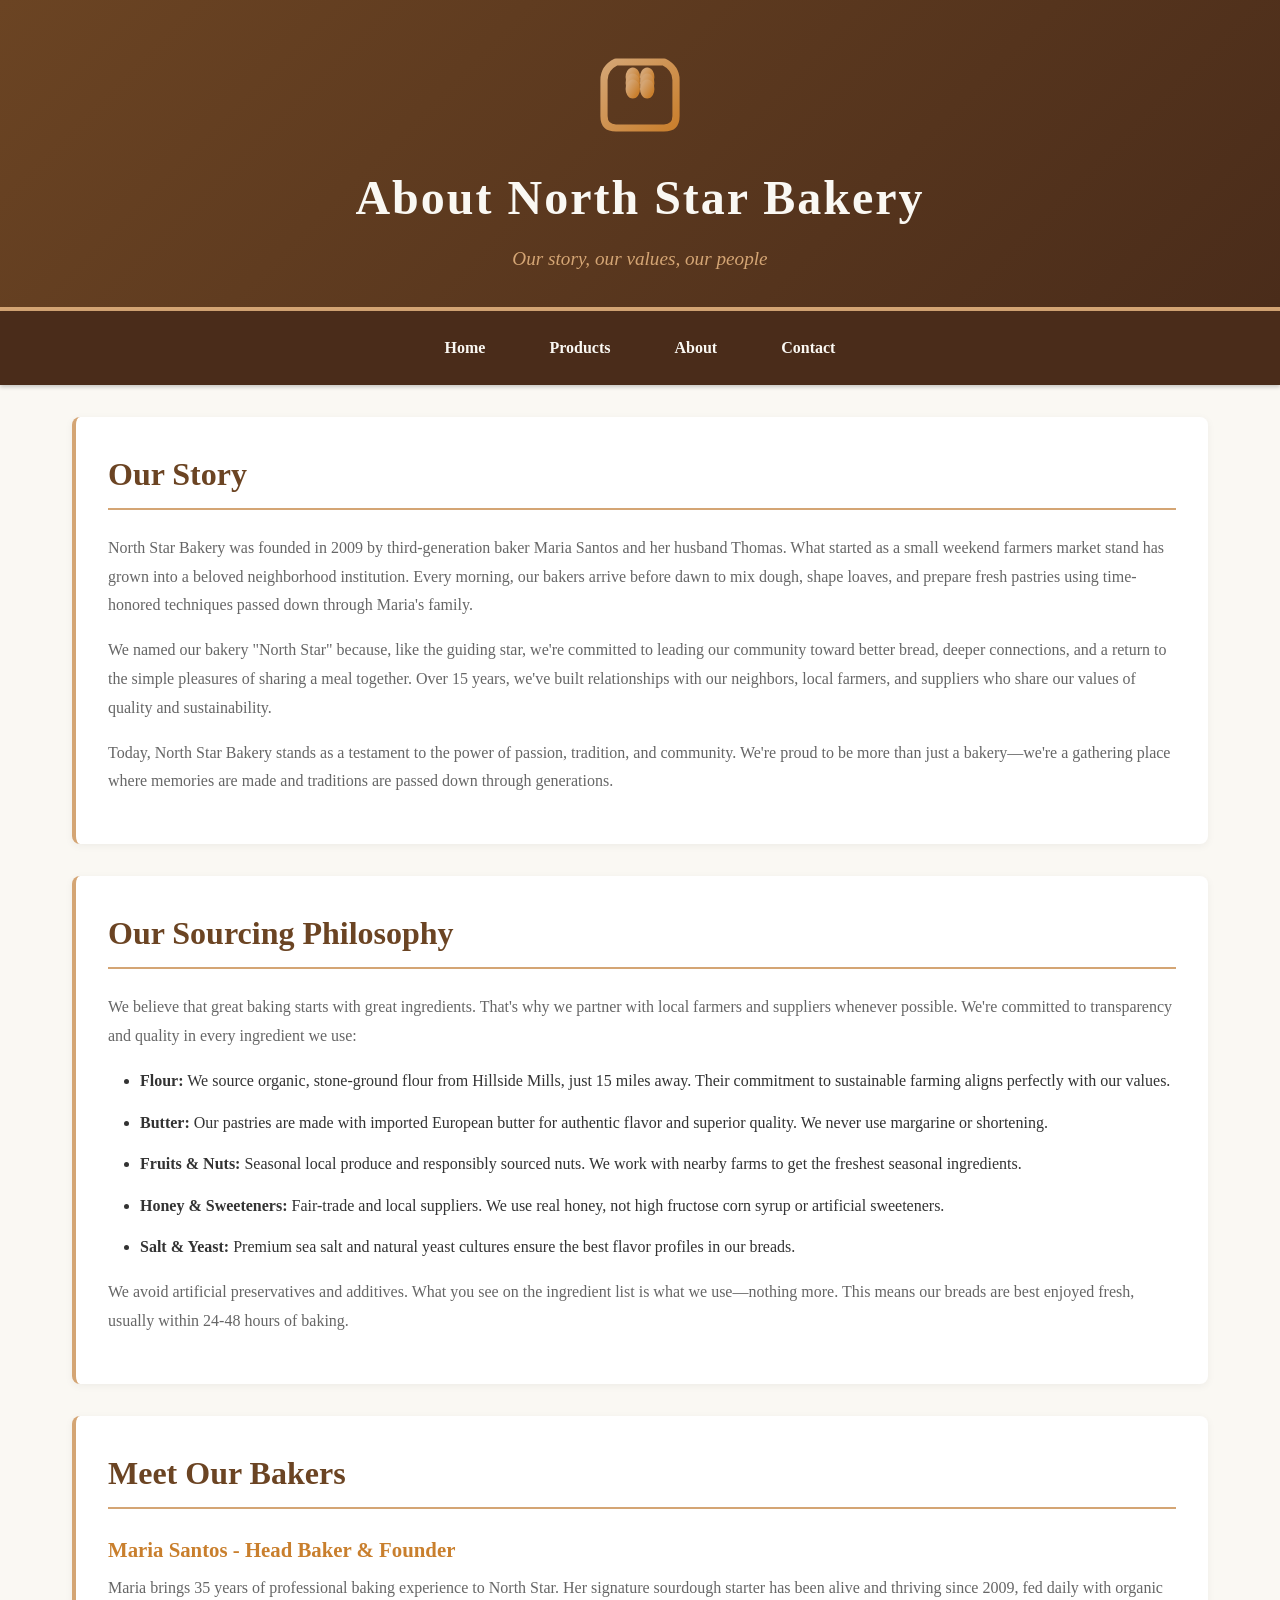
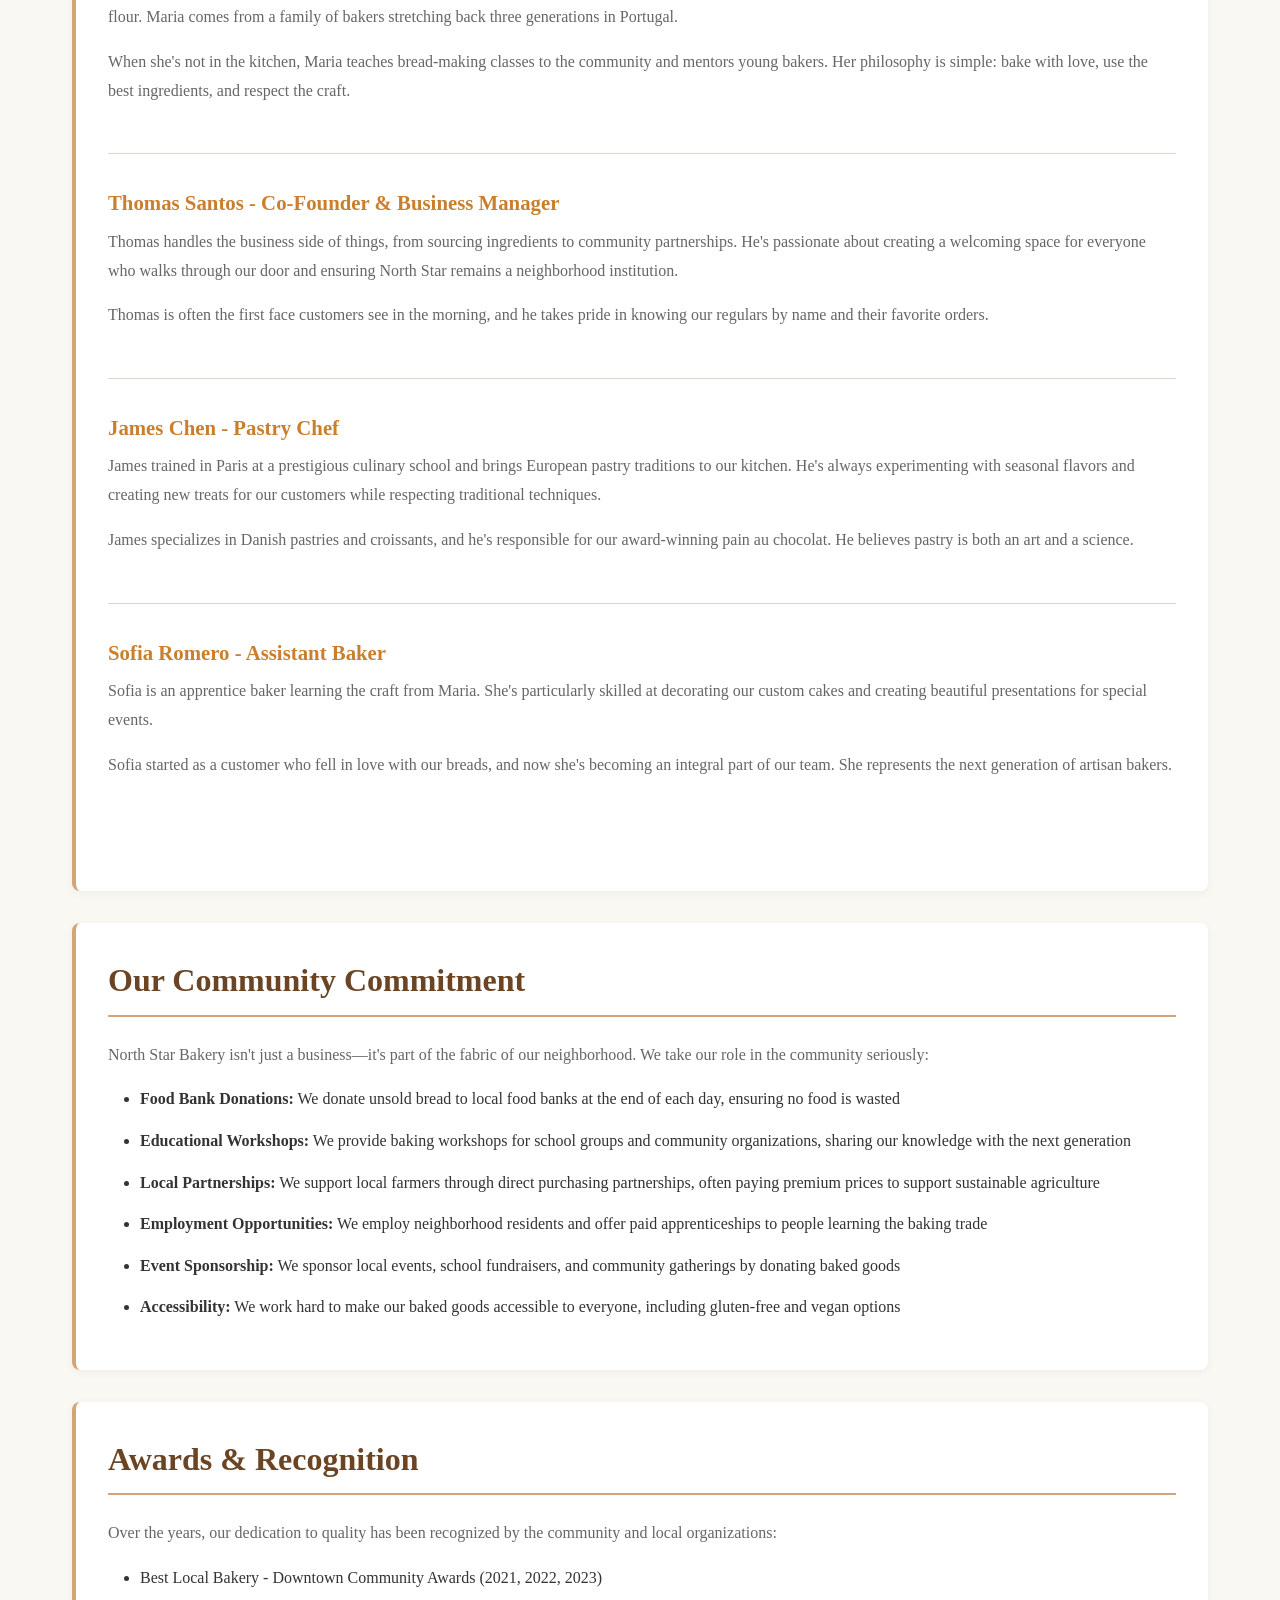
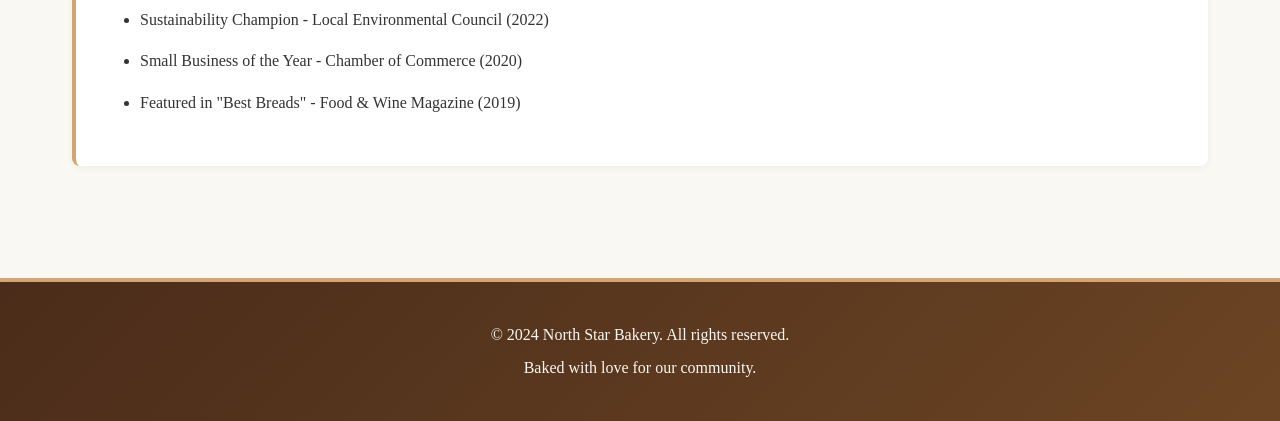
==== commit db910a88: "Clean up repository - remove broken image paths, use embedded SVGs, and set up media folder structur" ====
--- a/about.html
+++ b/about.html
@@ -8,7 +8,26 @@
 </head>
 <body>
   <header>
-    <img src="https://raw.githubusercontent.com/icalmith/north-star-bakery/main/images/logo.svg" alt="North Star Bakery logo - a loaf of bread with wheat in a basket">
+    <svg width="120" height="120" viewBox="0 0 200 200" xmlns="http://www.w3.org/2000/svg">
+      <defs>
+        <linearGradient id="basketGrad" x1="0%" y1="0%" x2="100%" y2="100%">
+          <stop offset="0%" style="stop-color:#d4a574;stop-opacity:1" />
+          <stop offset="100%" style="stop-color:#c97f2d;stop-opacity:1" />
+        </linearGradient>
+      </defs>
+      <g fill="none" stroke="url(#basketGrad)" stroke-width="12" stroke-linecap="round" stroke-linejoin="round">
+        <path d="M 40 80 Q 40 60 60 50 L 140 50 Q 160 60 160 80 L 160 140 Q 160 160 140 160 L 60 160 Q 40 160 40 140 Z"/>
+        <g transform="translate(100, 90)">
+          <line x1="0" y1="-20" x2="0" y2="20" stroke="url(#basketGrad)" stroke-width="8"/>
+          <ellipse cx="-12" cy="-15" rx="6" ry="10" fill="url(#basketGrad)"/>
+          <ellipse cx="12" cy="-15" rx="6" ry="10" fill="url(#basketGrad)"/>
+          <ellipse cx="-12" cy="-5" rx="6" ry="10" fill="url(#basketGrad)"/>
+          <ellipse cx="12" cy="-5" rx="6" ry="10" fill="url(#basketGrad)"/>
+          <ellipse cx="-12" cy="5" rx="6" ry="10" fill="url(#basketGrad)"/>
+          <ellipse cx="12" cy="5" rx="6" ry="10" fill="url(#basketGrad)"/>
+        </g>
+      </g>
+    </svg>
     <h1>About North Star Bakery</h1>
     <p>Our story, our values, our people</p>
   </header>
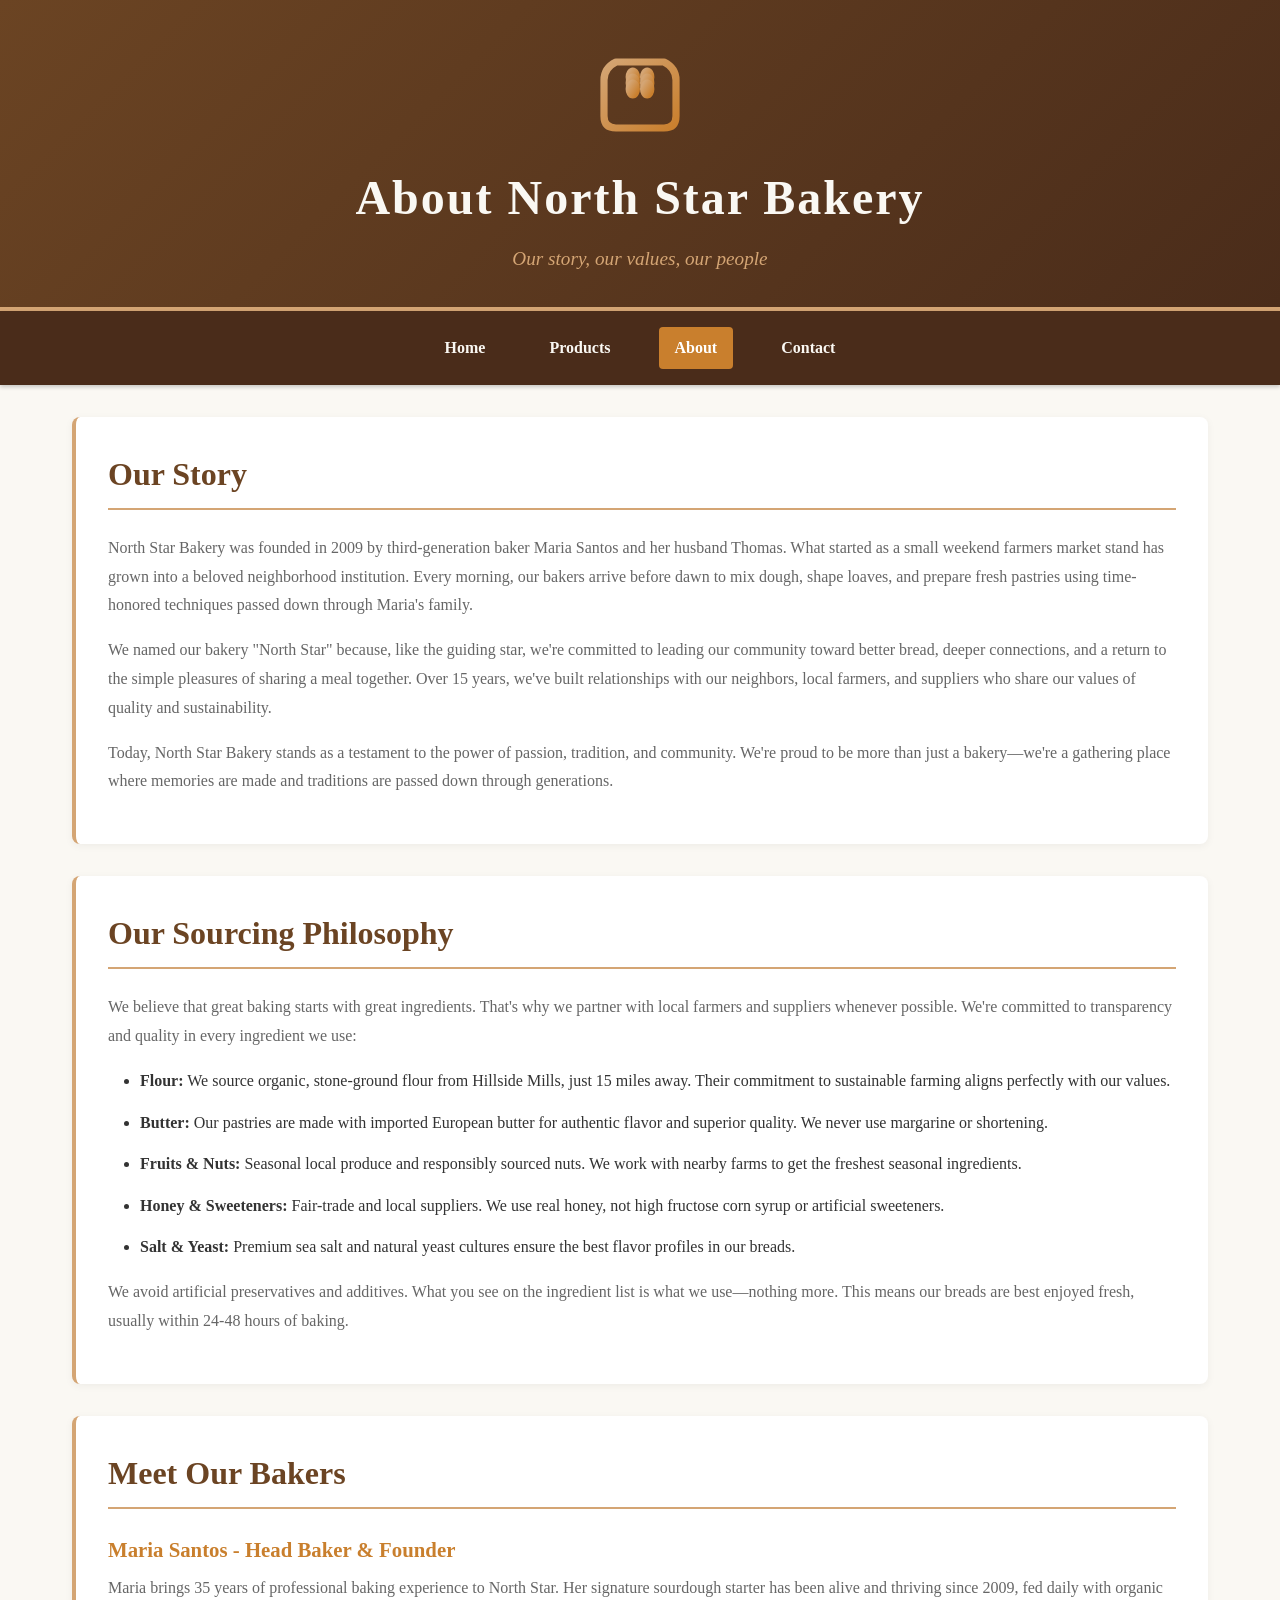
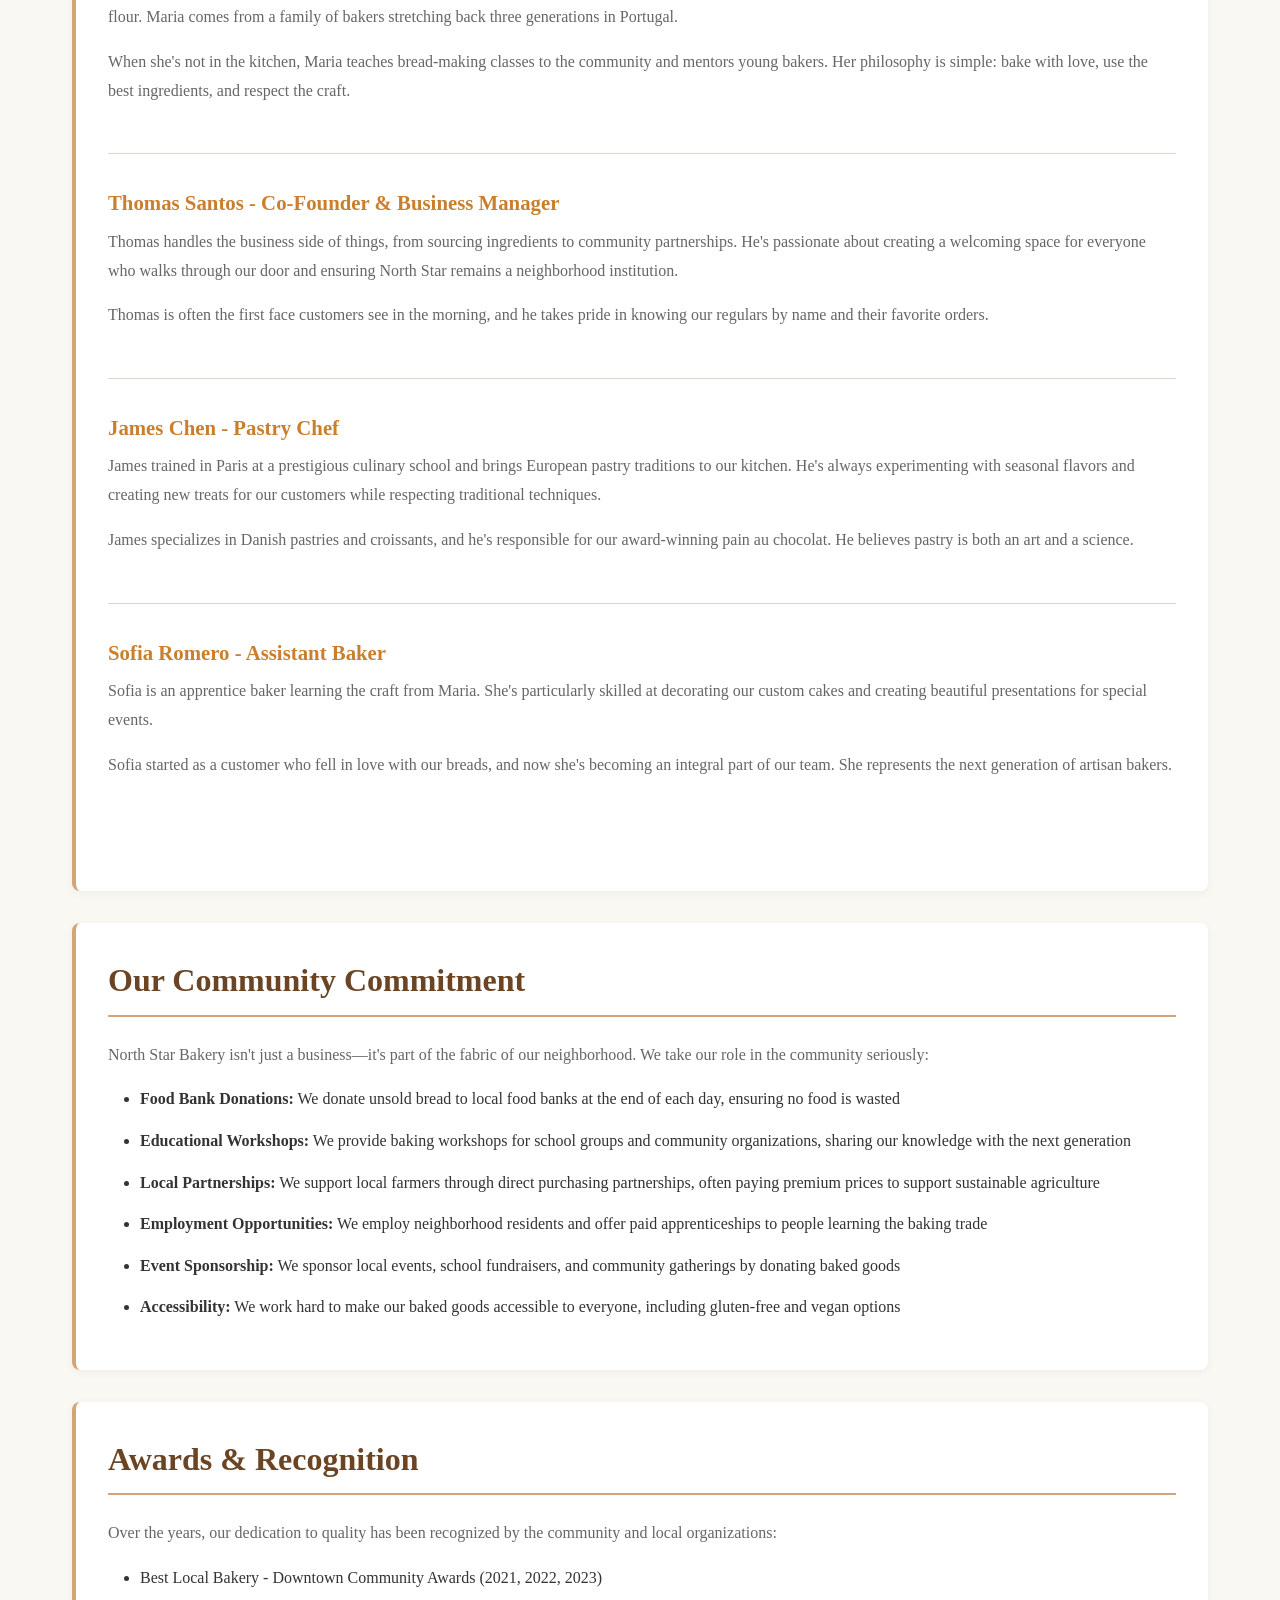
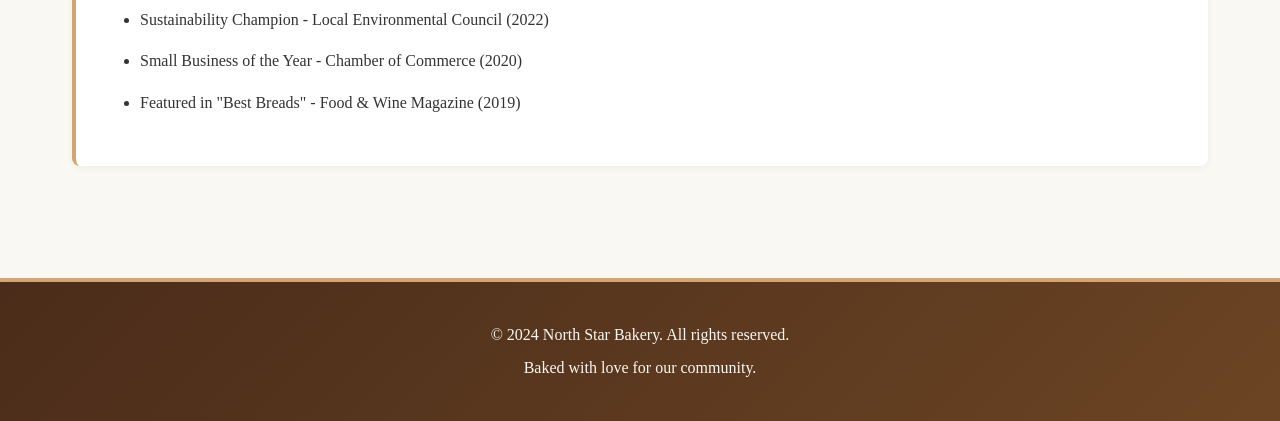
==== commit 7c79f25a: "Highlight the current navigation page Co-authored-by: icalmith <336138695+icalmith@users.noreply.git" ====
--- a/about.html
+++ b/about.html
@@ -36,7 +36,7 @@
     <ul>
       <li><a href="index.html">Home</a></li>
       <li><a href="products.html">Products</a></li>
-      <li><a href="about.html">About</a></li>
+      <li><a href="about.html" class="active" aria-current="page">About</a></li>
       <li><a href="contact.html">Contact</a></li>
     </ul>
   </nav>
--- a/styles.css
+++ b/styles.css
@@ -7,6 +7,8 @@
   --text-light: #666666;
   --border-color: #e0d5c7;
   --accent-orange: #c97f2d;
+  --error-red: #b42318;
+  --error-light: #fff1f1;
 }
 
 * {
@@ -88,6 +90,11 @@
   background-color: var(--light-tan);
   color: var(--dark-brown);
   transform: translateY(-2px);
+}
+
+nav a.active {
+  background-color: var(--accent-orange);
+  color: white;
 }
 
 nav a:active {
@@ -213,7 +220,7 @@
   padding: 0;
 }
 
-form div {
+.form-field {
   margin-bottom: 1.5rem;
   display: flex;
   flex-direction: column;
@@ -258,24 +265,39 @@
   font-family: 'Georgia', serif;
 }
 
+.input-error {
+  border-color: var(--error-red) !important;
+  background-color: var(--error-light);
+}
+
+.error-message {
+  min-height: 1.2rem;
+  color: var(--error-red);
+  font-size: 0.85rem;
+  margin-top: 0.35rem;
+  font-weight: bold;
+}
+
+.checkbox-field {
+  display: flex;
+  flex-direction: row;
+  align-items: flex-start;
+  gap: 0.75rem;
+  flex-wrap: wrap;
+}
+
+.checkbox-field label {
+  margin-bottom: 0;
+  font-weight: normal;
+  margin-top: 2px;
+}
+
 input[type="checkbox"] {
   width: 18px;
   height: 18px;
   margin-right: 0.75rem;
   cursor: pointer;
   accent-color: var(--accent-orange);
-}
-
-form div:has(input[type="checkbox"]) {
-  flex-direction: row;
-  align-items: flex-start;
-  gap: 0.5rem;
-}
-
-form div:has(input[type="checkbox"]) label {
-  margin-bottom: 0;
-  font-weight: normal;
-  margin-top: 2px;
 }
 
 button {
@@ -302,12 +324,41 @@
   transform: translateY(0);
 }
 
-button[type="reset"] {
+button[type="reset"],
+.secondary-button {
   background-color: var(--text-light);
 }
 
-button[type="reset"]:hover {
+button[type="reset"]:hover,
+.secondary-button:hover {
   background-color: var(--text-dark);
+}
+
+.favorite-button {
+  background-color: transparent;
+  color: var(--primary-brown);
+  border: 2px solid var(--primary-brown);
+  padding: 0.6rem 1rem;
+  margin-top: 0.75rem;
+}
+
+.favorite-button.active {
+  background-color: var(--primary-brown);
+  color: white;
+}
+
+.favorites-toolbar {
+  display: flex;
+  justify-content: space-between;
+  align-items: center;
+  gap: 1rem;
+  margin-bottom: 1.25rem;
+  flex-wrap: wrap;
+}
+
+#favorites-count {
+  color: var(--text-light);
+  font-weight: bold;
 }
 
 footer {
@@ -429,6 +480,10 @@
     margin-bottom: 0.5rem;
   }
 
+  .favorite-button {
+    width: 100%;
+  }
+
   figure img {
     min-height: 200px;
   }
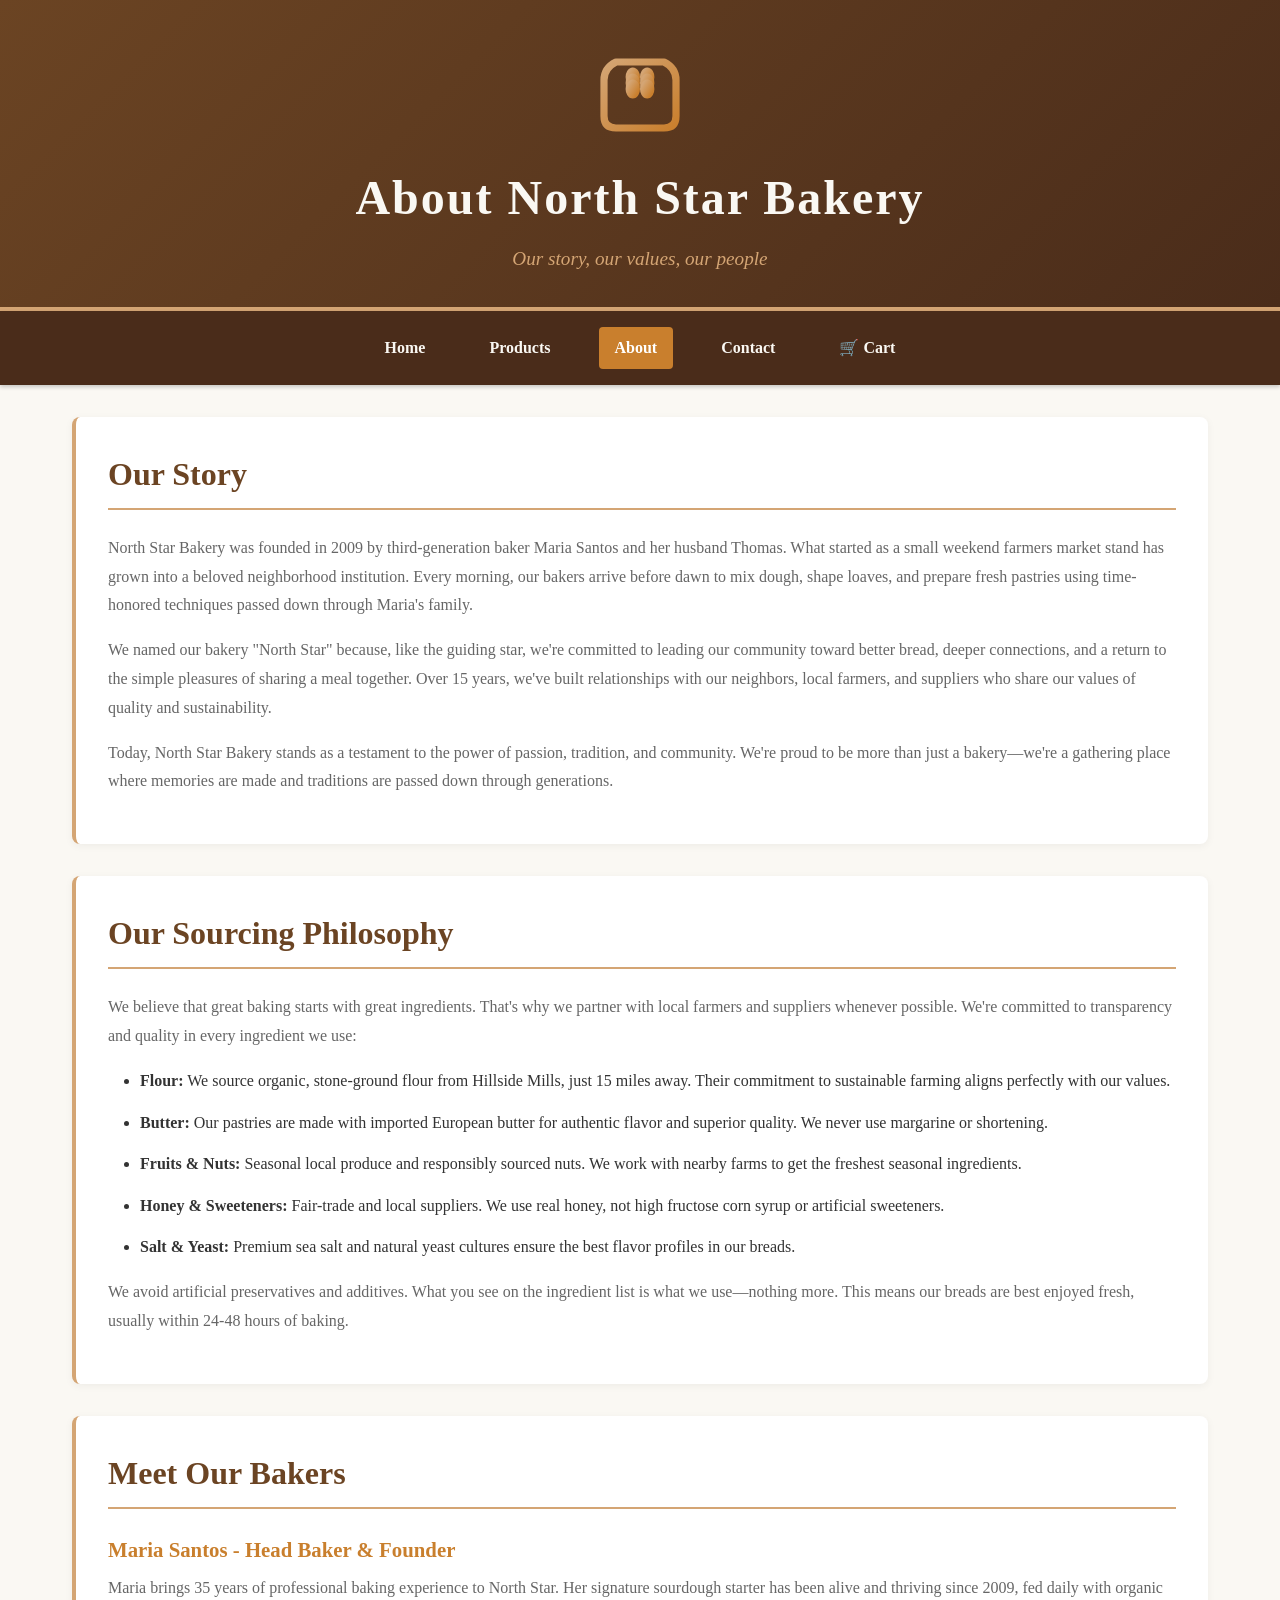
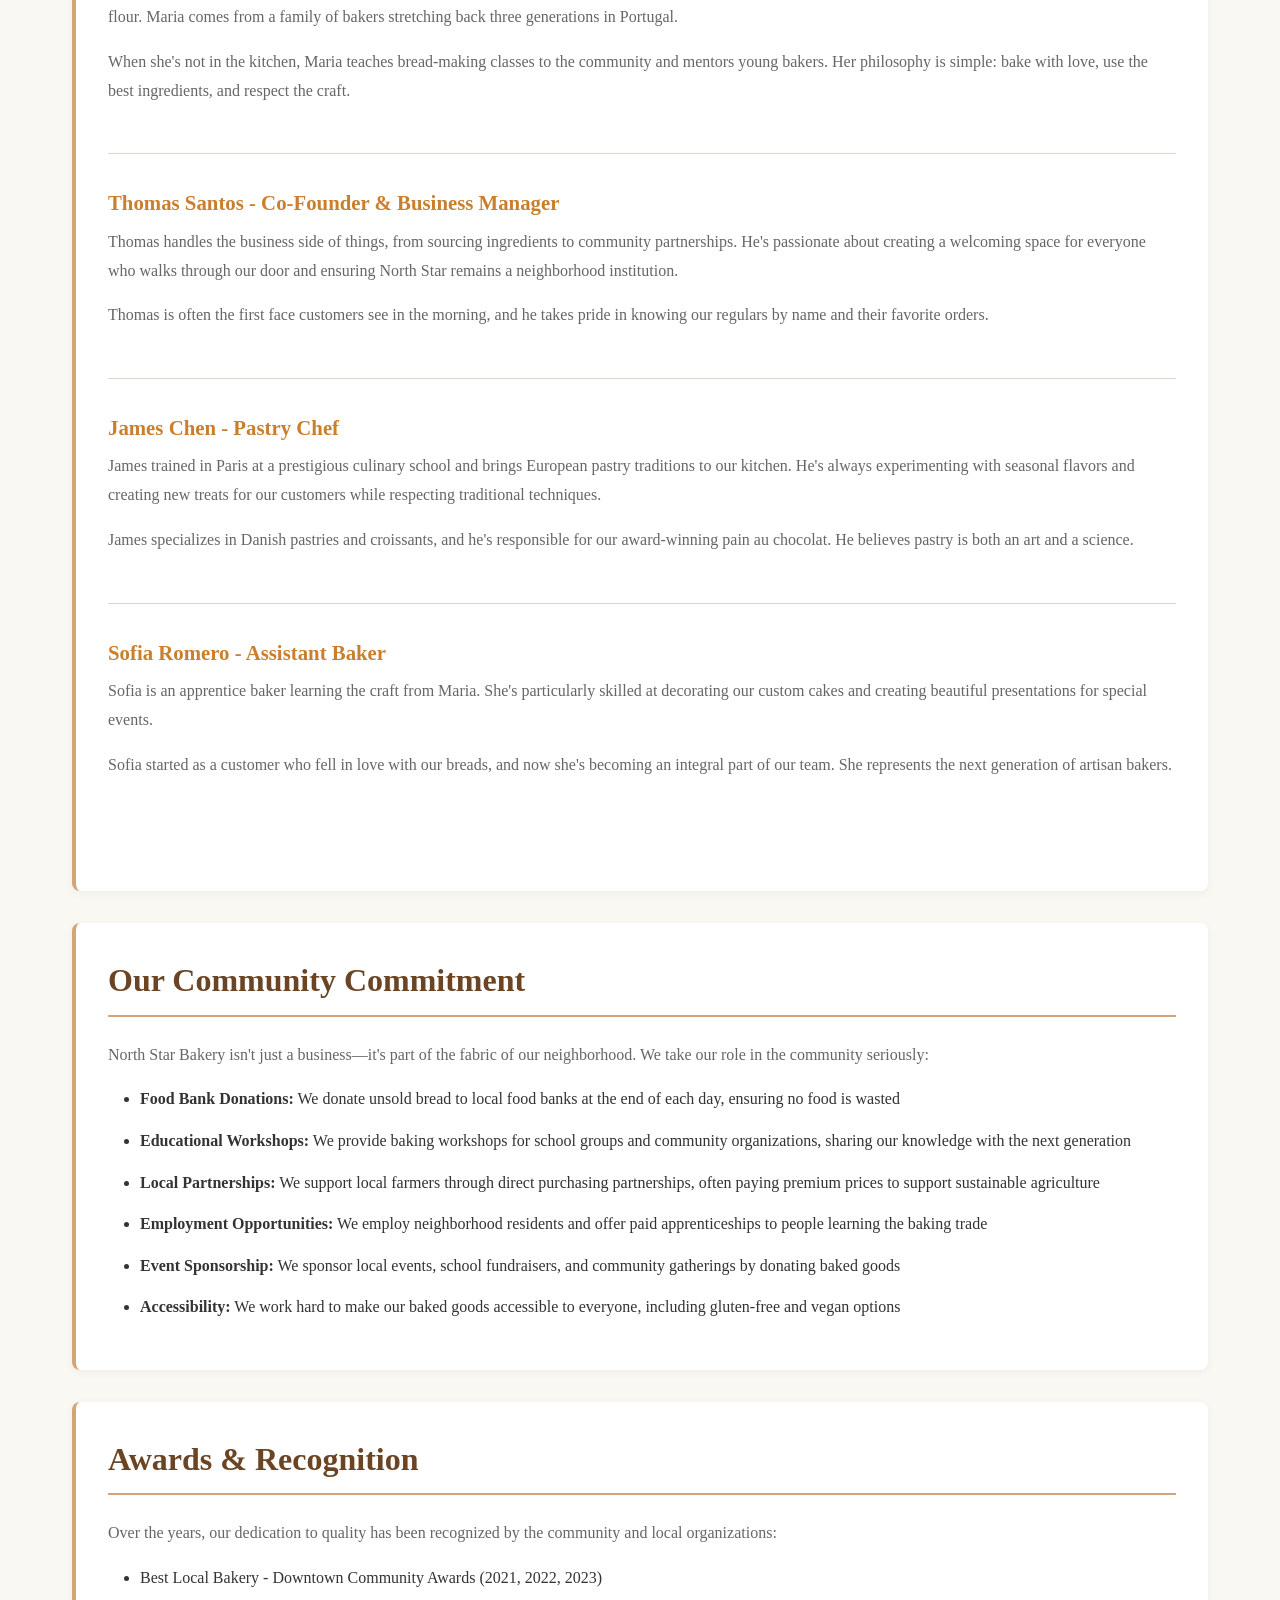
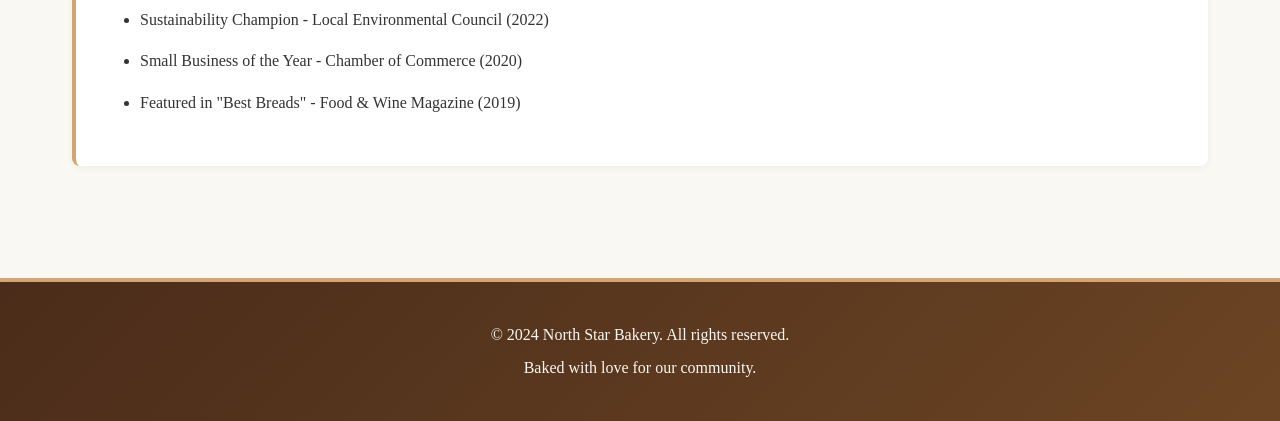
==== commit 8faf389c: "Restore Cart navigation on About and Contact Co-authored-by: icalmith <336138695+icalmith@users.nore" ====
--- a/about.html
+++ b/about.html
@@ -38,6 +38,7 @@
       <li><a href="products.html">Products</a></li>
       <li><a href="about.html" class="active" aria-current="page">About</a></li>
       <li><a href="contact.html">Contact</a></li>
+      <li><a href="cart.html">🛒 Cart</a></li>
     </ul>
   </nav>
 
--- a/styles.css
+++ b/styles.css
@@ -356,6 +356,33 @@
   flex-wrap: wrap;
 }
 
+.coupon-section {
+  margin: 0 0 2rem;
+  padding: 1.5rem;
+  background-color: #f9f6f0;
+  border: 1px solid var(--border-color);
+  border-radius: 8px;
+}
+
+.coupon-section h3 {
+  margin-top: 0;
+}
+
+.coupon-controls {
+  display: flex;
+  align-items: center;
+  gap: 0.75rem;
+  flex-wrap: wrap;
+}
+
+.coupon-controls input {
+  flex: 1 1 12rem;
+}
+
+.coupon-controls button {
+  margin: 0;
+}
+
 #favorites-count {
   color: var(--text-light);
   font-weight: bold;
